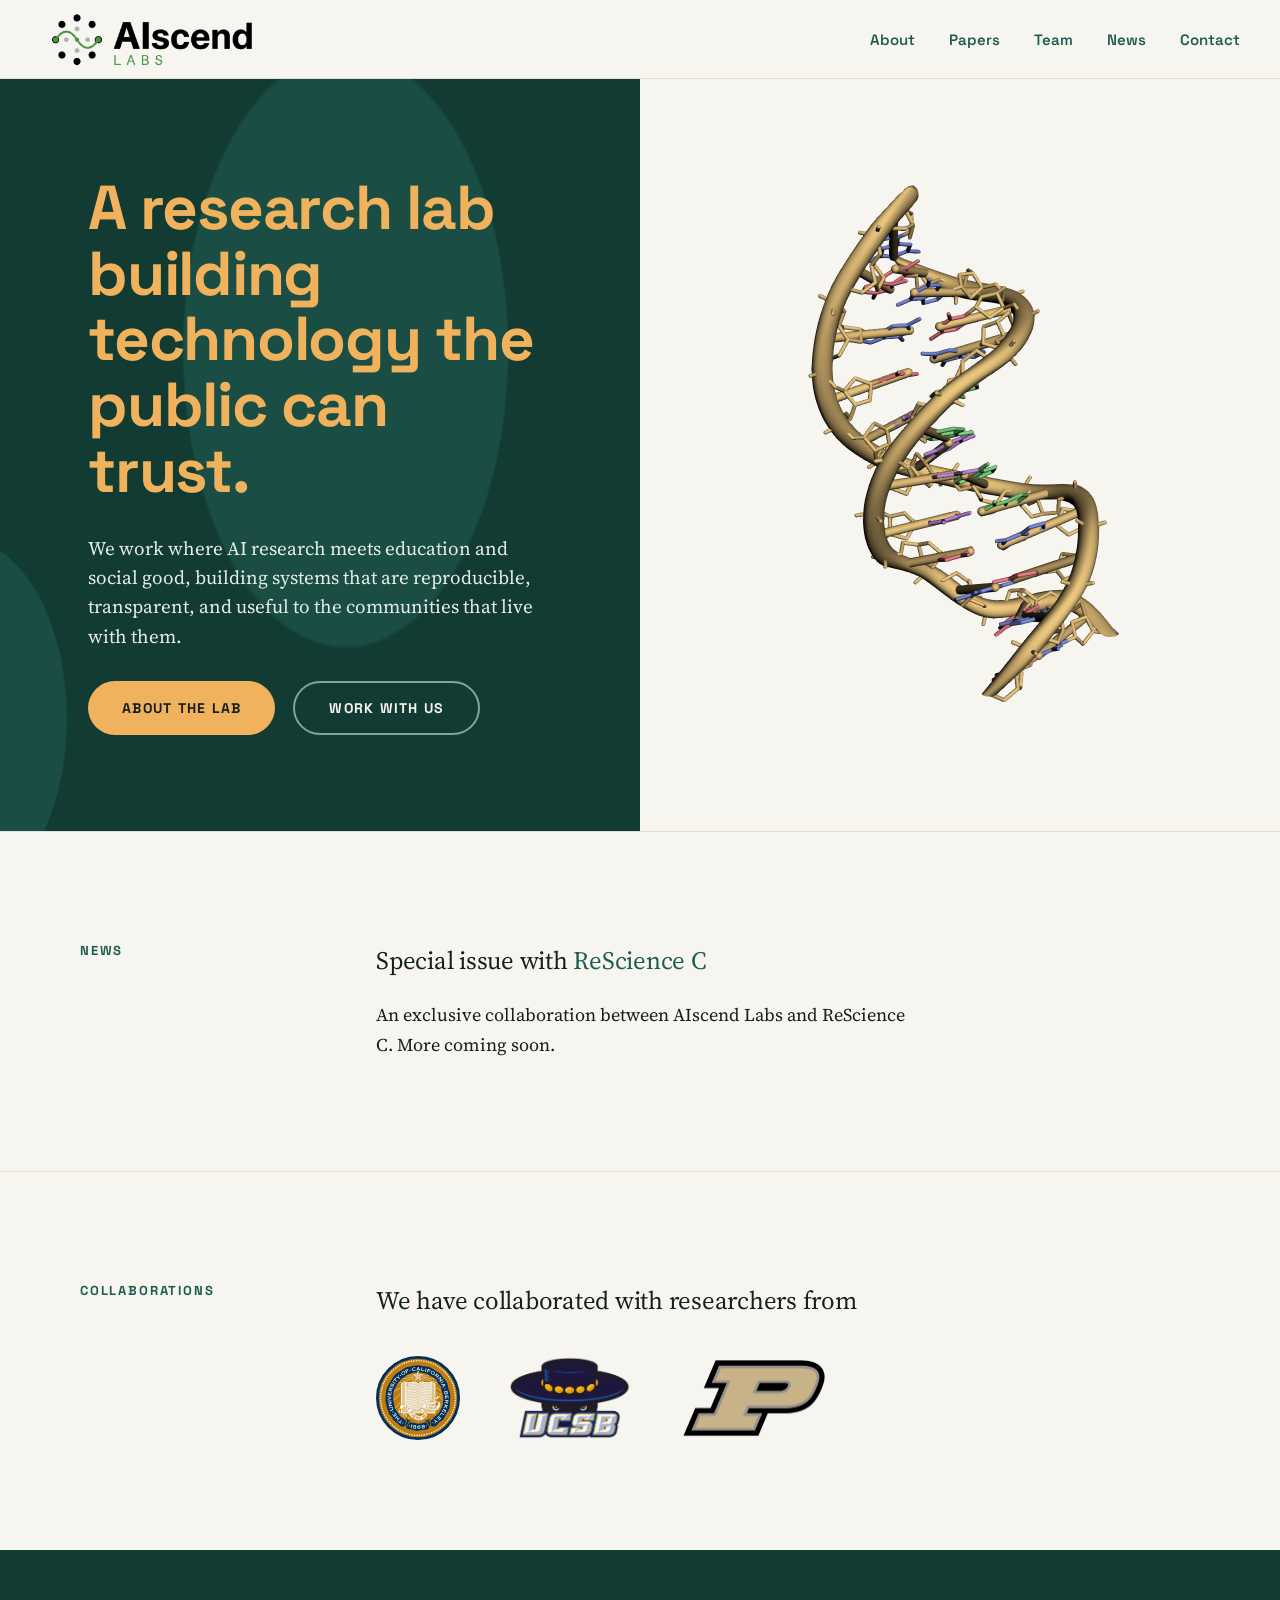
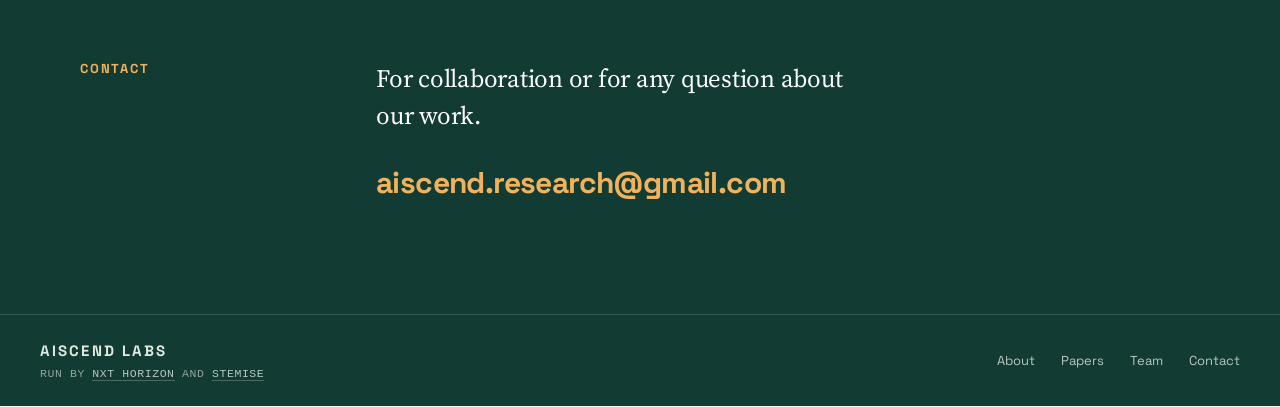
==== index.html @ 1754ca49 "x" ====
<!DOCTYPE html>
<html lang="en">
<head>
<meta charset="utf-8" />
<meta name="viewport" content="width=device-width, initial-scale=1" />
<title>AIscend Labs | AI Social Change &amp; Empowerment through Next-gen Development</title>
<meta name="description" content="AIscend Labs advances responsible AI for social empowerment, bridging AI research with education and social good." />
<link rel="icon" type="image/png" href="favicon.png" />
<link rel="apple-touch-icon" href="favicon.png" />
<link rel="preconnect" href="https://fonts.googleapis.com" />
<link rel="preconnect" href="https://fonts.gstatic.com" crossorigin />
<link href="https://fonts.googleapis.com/css2?family=Space+Grotesk:wght@400;500;600;700&family=Source+Serif+4:ital,opsz,wght@0,8..60,400;0,8..60,600;1,8..60,400&display=swap" rel="stylesheet" />
<link rel="stylesheet" href="styles.css?v=3" />
</head>
<body id="top">

<header class="site-header">
  <a class="brand" href="index.html">
    <img class="logo" src="logo.png" alt="AIscend Labs" />
  </a>
  <nav class="site-nav">
    <a href="about.html">About</a>
    <a href="papers.html">Papers</a>
    <a href="team.html">Team</a>
    <a href="#news">News</a>
    <a href="#contact">Contact</a>
  </nav>
</header>

<section class="hero">
  <div class="hero-panel">
    <div class="blobs" aria-hidden="true"></div>
    <h1>A research lab building technology the public can trust.</h1>
    <p>
      We work where AI research meets education and social good, building systems that are
      reproducible, transparent, and useful to the communities that live with them.
    </p>
    <div class="actions">
      <a href="about.html" class="btn btn-solid">About the lab</a>
      <a href="#contact" class="btn btn-ghost">Work with us</a>
    </div>
  </div>

  <div class="hero-media hero-media-dna" aria-hidden="true">
    <div id="dna-viewer"></div>
  </div>
</section>

<script src="assets/3Dmol-min.js" defer></script>
<script src="dna.js" defer></script>

<!-- ---------- news ---------- -->
<section class="section" id="news">
  <div class="wrap split">
    <div class="col-label"><span class="eyebrow">News</span></div>
    <div class="col-body">
      <p class="lede">
        Special issue with
        <a href="https://rescience.github.io/" target="_blank" rel="noopener">ReScience C</a>
      </p>
      <p>
        An exclusive collaboration between AIscend Labs and ReScience C. More coming soon.
      </p>
    </div>
  </div>
</section>

<!-- ---------- collaborations ---------- -->
<section class="section" id="collaborations">
  <div class="wrap split">
    <div class="col-label"><span class="eyebrow">Collaborations</span></div>
    <div class="col-body">
      <p class="lede">We have collaborated with researchers from</p>
      <div class="collab-logos">
        <img src="assets/collab/uc-berkeley.svg" alt="UC Berkeley" />
        <img src="assets/collab/uc-santa-barbara.png" alt="UC Santa Barbara" />
        <img src="assets/collab/purdue.png" alt="Purdue University" />
      </div>
    </div>
  </div>
</section>

<!-- ---------- contact ---------- -->
<section class="section section-dark" id="contact">
  <div class="wrap split">
    <div class="col-label"><span class="eyebrow eyebrow-light">Contact</span></div>
    <div class="col-body">
      <p class="lede">For collaboration or for any question about our work.</p>
      <a class="mailto" href="mailto:aiscend.research@gmail.com">aiscend.research@gmail.com</a>
    </div>
  </div>
</section>

<footer class="site-footer">
  <div class="footer-text">
    <span>AIscend Labs</span>
    <span class="footer-runby">Run by
      <a href="https://nxthorizon.org/" target="_blank" rel="noopener">NXT Horizon</a> and
      <a href="https://www.stemise.org/" target="_blank" rel="noopener">STEMise</a>
    </span>
  </div>
  <nav class="footer-nav">
    <a href="about.html">About</a>
    <a href="papers.html">Papers</a>
    <a href="team.html">Team</a>
    <a href="mailto:aiscend.research@gmail.com">Contact</a>
  </nav>
</footer>

</body>
</html>
---- styles.css ----
:root {
  --bone: #f7f5f0;
  --ink: #14201d;
  --forest: #123b33;
  --forest-lift: #1a4d43;
  --green-link: #1f5c50;
  --amber: #f0b25c;

  /* forest is hue 168; its opposite on the wheel, at the same depth */
  --claret: #3b1219;
  --blush: #f0a0a8;

  --line: #e2ded3;

  /* Archivo carries the display + UI voice; the serif carries reading text. */
  --display: "Space Grotesk", Archivo, Helvetica, Arial, sans-serif;
  --body: "Source Serif 4", Charter, "Iowan Old Style", Georgia, serif;
  --mono: ui-monospace, SFMono-Regular, Menlo, monospace;
}

* { box-sizing: border-box; }

body {
  margin: 0;
  background: var(--bone);
  color: var(--ink);
  font-family: var(--body);
  -webkit-font-smoothing: antialiased;
}

/* everything structural stays in Archivo */
.site-header, .site-nav, .btn, .eyebrow,
h1, h2, h3, .partners em, .site-footer,
.verticals li, .partners li, .mailto {
  font-family: var(--display);
}

a { text-decoration: none; color: var(--green-link); }
a:hover { color: var(--forest); }

/* ---------- header ---------- */
.site-header {
  display: flex;
  align-items: center;
  justify-content: space-between;
  gap: 40px;
  padding: 12px 40px;
  background: var(--bone);
  border-bottom: 1px solid var(--line);
}

.brand { display: flex; align-items: center; gap: 18px; color: var(--ink); }
.brand:hover { color: var(--ink); }

.logo { height: 54px; width: auto; display: block; }

.site-nav {
  display: flex;
  align-items: center;
  gap: 34px;
  font-size: 15px;
  font-weight: 600;
}

.site-header { position: sticky; top: 0; z-index: 10; }
html { scroll-behavior: smooth; scroll-padding-top: 90px; }

/* ---------- hero ---------- */
.hero {
  display: grid;
  grid-template-columns: 1fr 1fr;
  align-items: stretch;
  min-height: 720px;
}

.hero-panel {
  position: relative;
  overflow: hidden;
  background: var(--forest);
  display: flex;
  flex-direction: column;
  justify-content: center;
  gap: 30px;
  padding: 96px 88px;
}

/* soft organic shapes behind the text */
.blobs {
  position: absolute;
  inset: -20% 10% -20% -30%;
  pointer-events: none;
  background:
    radial-gradient(closest-side at 70% 40%, var(--forest-lift) 0 70%, transparent 71%),
    radial-gradient(closest-side at 20% 75%, var(--forest-lift) 0 68%, transparent 69%);
}

.hero-panel h1,
.hero-panel p,
.actions { position: relative; }

.hero-panel h1 {
  margin: 0;
  font-size: 62px;
  line-height: 1.06;
  letter-spacing: -0.02em;
  color: var(--amber);
  max-width: 13ch;
  text-wrap: pretty;
}

.hero-panel p {
  margin: 0;
  font-size: 19px;
  line-height: 1.55;
  color: #e6ece7;
  max-width: 46ch;
  text-wrap: pretty;
}

.actions { display: flex; flex-wrap: wrap; gap: 18px; }

.btn {
  display: inline-flex;
  align-items: center;
  justify-content: center;
  padding: 16px 34px;
  border-radius: 999px;
  font-size: 14px;
  font-weight: 700;
  letter-spacing: 0.09em;
  text-transform: uppercase;
  transition: background 0.15s ease, color 0.15s ease, border-color 0.15s ease;
}

.btn-solid { background: var(--amber); color: var(--ink); }
.btn-solid:hover { background: var(--bone); color: var(--forest); }

.btn-ghost { border: 2px solid #7fa89c; color: var(--bone); }
.btn-ghost:hover { background: var(--bone); color: var(--forest); border-color: var(--bone); }

/* ---------- media side ---------- */
.hero-media {
  position: relative;
  display: flex;
  align-items: center;
  justify-content: center;
  background: repeating-linear-gradient(135deg, #e8e4d8 0 14px, #ded9ca 14px 28px);
}

.hero-media img {
  width: 100%;
  height: 100%;
  object-fit: cover;
  display: block;
}

/* panel holding the animated DNA helix */
.hero-media-dna {
  background: var(--bone);
  overflow: hidden;
}

#dna-viewer {
  position: absolute;
  inset: 0;
  width: 100%;
  height: 100%;
}

.hero-media-dna canvas {
  display: block;
}

.placeholder {
  font-family: var(--mono);
  font-size: 13px;
  letter-spacing: 0.08em;
  text-transform: uppercase;
  color: #5c5a4e;
  background: var(--bone);
  padding: 10px 16px;
}

.site-nav .active { color: var(--ink); border-bottom: 2px solid var(--amber); padding-bottom: 3px; }

/* ---------- page hero (subpages) ---------- */
.page-hero {
  position: relative;
  overflow: hidden;
  background: var(--forest);
  padding: 92px 40px 84px;
}
.page-hero::before {
  content: "";
  position: absolute;
  inset: -40% -10% -40% 55%;
  pointer-events: none;
  background: radial-gradient(closest-side at 50% 50%, var(--forest-lift) 0 70%, transparent 71%);
}
.page-hero .wrap { position: relative; }
.page-hero h1 {
  margin: 22px 0 0;
  font-size: 52px;
  line-height: 1.08;
  letter-spacing: -0.022em;
  color: var(--amber);
  max-width: 16ch;
  text-wrap: balance;
}
.page-hero .eyebrow-light { margin-bottom: 0; }

/* ---------- sections ---------- */
.section { padding: 110px 40px; border-top: 1px solid var(--line); }
.section-tint { background: #f1eee6; }
.section-dark {
  background: var(--forest);
  color: #e6ece7;
  border-top: none;
}
/* keep back-to-back dark sections from reading as one block */
.section-dark + .section-dark { border-top: 1px solid #2c5a51; }

/* the complement of the forest green, for a section that must not read as green */
.section-contrast {
  background: var(--claret);
  color: #f2dcdc;
  border-top: none;
}
.section-contrast .eyebrow { color: var(--blush); }
.section-contrast .lede { color: #fff; }
.section-contrast .mailto { color: var(--blush); }
.section-contrast .mailto:hover { border-bottom-color: var(--blush); }

.wrap { max-width: 1120px; margin: 0 auto; }

.split {
  display: grid;
  grid-template-columns: 240px 1fr;
  gap: 56px;
  align-items: start;
}

.col-body { max-width: 68ch; }
.col-body p { margin: 0 0 20px; font-size: 18px; line-height: 1.7; }
.col-body p:last-child { margin-bottom: 0; }

.eyebrow {
  display: block;
  font-size: 13px;
  font-weight: 700;
  letter-spacing: 0.14em;
  text-transform: uppercase;
  color: var(--green-link);
}
.eyebrow-light { color: var(--amber); margin-bottom: 48px; }

.lede {
  font-size: 25px !important;
  line-height: 1.5 !important;
  letter-spacing: -0.01em;
  text-wrap: pretty;
}
.section-dark .lede { color: #fff; }

/* expansion of the name, set so the letters that build it read first */
.acronym {
  font-family: var(--display) !important;
  font-size: 15px !important;
  line-height: 1.5 !important;
  font-weight: 400;
  letter-spacing: 0.04em;
  text-transform: uppercase;
  color: #8d8877;
  margin: 0 0 26px !important;
  padding-bottom: 22px;
  border-bottom: 1px solid var(--line);
}
.acronym b { font-weight: 700; color: var(--forest); }
.acronym span { color: var(--line); padding: 0 4px; }

.note { font-size: 16px !important; color: #5c5a4e; }
.section-dark .note { color: #b7c7c0; }

/* ---------- values ---------- */
.cards {
  display: grid;
  grid-template-columns: repeat(2, 1fr);
  column-gap: 72px;
  row-gap: 46px;
}

/* no boxes: each value sits under its own hairline */
.card {
  position: relative;
  padding-top: 26px;
  border-top: 1px solid #2c5a51;
}

.card::before {
  content: "";
  position: absolute;
  top: -1px;
  left: 0;
  width: 46px;
  height: 1px;
  background: var(--amber);
}

.card h3 {
  margin: 0 0 12px;
  font-size: 21px;
  line-height: 1.25;
  color: var(--amber);
  letter-spacing: -0.012em;
  text-wrap: balance;
}

.card p {
  margin: 0;
  font-size: 17px;
  line-height: 1.68;
  color: #bccdc6;
  max-width: 44ch;
}

/* ---------- run by ---------- */
.runby {
  margin-top: 34px;
  padding-top: 22px;
  border-top: 1px solid var(--line);
}

.runby-label {
  display: block;
  margin-bottom: 6px;
  font-family: var(--display);
  font-size: 12px;
  font-weight: 700;
  letter-spacing: 0.14em;
  text-transform: uppercase;
  color: #8d8877;
}

.runby p { margin: 0 !important; font-size: 19px !important; font-weight: 600; }
.runby a { border-bottom: 1px solid rgba(31, 92, 80, 0.3); }
.runby a:hover { border-bottom-color: var(--forest); }

/* ---------- verticals ---------- */
.verticals {
  list-style: none;
  margin: 30px 0 26px;
  padding: 0;
  border-top: 1px solid var(--line);
}
.verticals li {
  padding: 15px 2px;
  border-bottom: 1px solid var(--line);
  font-size: 17px;
  font-weight: 600;
}

/* ---------- partners ---------- */
.partners { list-style: none; margin: 30px 0 26px; padding: 0; }
.partners li {
  display: flex;
  align-items: baseline;
  gap: 16px;
  padding: 14px 2px;
  border-bottom: 1px solid var(--line);
  font-size: 18px;
  font-weight: 600;
}
.rank {
  font-family: var(--mono);
  font-size: 13px;
  font-weight: 400;
  color: #8d8877;
}
.partners em {
  font-style: normal;
  font-size: 11px;
  font-weight: 700;
  letter-spacing: 0.12em;
  text-transform: uppercase;
  color: var(--ink);
  background: var(--amber);
  padding: 4px 9px;
  border-radius: 999px;
}

/* ---------- roadmap ---------- */
.phase {
  display: grid;
  grid-template-columns: 240px 1fr;
  gap: 56px;
  padding: 46px 0;
  border-bottom: 1px solid var(--line);
}
.phase:first-of-type { border-top: 1px solid var(--line); margin-top: 48px; }
.phase:last-of-type { border-bottom: none; padding-bottom: 0; }

.phase-num {
  display: block;
  font-family: var(--mono);
  font-size: 13px;
  letter-spacing: 0.1em;
  text-transform: uppercase;
  color: #8d8877;
  margin-bottom: 10px;
}
.phase-head h3 {
  margin: 0;
  font-size: 26px;
  line-height: 1.2;
  letter-spacing: -0.015em;
  color: var(--forest);
  text-wrap: balance;
}
.phase-body { max-width: 68ch; }
.phase-body p { margin: 0 0 20px; font-size: 18px; line-height: 1.7; }

.dates { margin: 26px 0 22px; }
.dates > div {
  display: grid;
  grid-template-columns: 130px 1fr;
  gap: 20px;
  padding: 13px 0;
  border-top: 1px solid var(--line);
}
.dates dt {
  font-family: var(--mono);
  font-size: 13px;
  font-weight: 400;
  color: var(--green-link);
  padding-top: 2px;
}
.dates dd { margin: 0; font-size: 17px; line-height: 1.65; }

/* ---------- contact ---------- */
.mailto {
  display: inline-block;
  margin-top: 8px;
  font-size: 30px;
  font-weight: 700;
  letter-spacing: -0.02em;
  color: var(--amber);
  border-bottom: 2px solid transparent;
}
.mailto:hover { color: var(--amber); border-bottom-color: var(--amber); }

/* ---------- team ---------- */
.team {
  list-style: none;
  margin: 0;
  padding: 0;
  display: grid;
  grid-template-columns: repeat(3, 1fr);
  gap: 52px 44px;
}

.person { display: flex; flex-direction: column; }

.avatar {
  display: flex;
  align-items: center;
  justify-content: center;
  width: 104px;
  height: 104px;
  border-radius: 50%;
  margin-bottom: 22px;
  object-fit: cover;
  background: #e8e4d8;
  border: 1px solid var(--line);
  font-family: var(--display);
  font-size: 30px;
  font-weight: 700;
  color: var(--forest);
}

/* portraits are taller than wide, so bias the crop toward the face */
img.avatar { object-position: center 18%; }

.person h3 {
  margin: 0 0 4px;
  font-size: 21px;
  line-height: 1.25;
  letter-spacing: -0.015em;
  color: var(--forest);
}

.role {
  margin: 0 0 14px;
  font-family: var(--display);
  font-size: 12px;
  font-weight: 700;
  letter-spacing: 0.12em;
  text-transform: uppercase;
  color: var(--green-link);
}

.bio { margin: 0 0 14px; font-size: 17px; line-height: 1.65; }

.person-link { font-size: 15px; }

/* ---------- footer ---------- */
.site-footer {
  display: flex;
  align-items: center;
  justify-content: space-between;
  flex-wrap: wrap;
  gap: 12px;
  padding: 26px 40px;
  background: var(--forest);
  border-top: 1px solid #2c5a51;
  font-size: 13px;
  color: #b7c7c0;
}

.footer-text { display: flex; flex-direction: column; gap: 7px; }

.footer-text > span:first-child {
  font-family: var(--display);
  font-size: 15px;
  font-weight: 700;
  letter-spacing: 0.14em;
  text-transform: uppercase;
  color: #e0e9e4;
}

.footer-runby {
  font-family: var(--mono);
  font-size: 11.5px;
  letter-spacing: 0.05em;
  text-transform: uppercase;
  color: #90a49d;
}
.footer-runby a { color: #b7c7c0; border-bottom: 1px solid rgba(183, 199, 192, 0.35); }
.footer-runby a:hover { color: var(--amber); border-bottom-color: var(--amber); }

.footer-nav { display: flex; gap: 26px; }
.footer-nav a { color: #b7c7c0; }
.footer-nav a:hover { color: var(--amber); }

/* ---------- papers ---------- */
.papers {
  display: grid;
  grid-template-columns: repeat(3, minmax(0, 1fr));
  gap: 52px 40px;
}
@media (max-width: 1180px) {
  .papers { grid-template-columns: repeat(2, minmax(0, 1fr)); }
}

.paper {
  display: flex;
  flex-direction: column;
  padding-top: 26px;
  border-top: 2px solid var(--forest);
}

.paper-venue {
  display: block;
  font-family: var(--mono);
  font-size: 13px;
  letter-spacing: 0.1em;
  text-transform: uppercase;
  color: #8d8877;
  margin-bottom: 14px;
}

.paper-title {
  margin: 0 0 14px;
  font-size: 22px;
  line-height: 1.2;
  letter-spacing: -0.02em;
  color: var(--forest);
  text-wrap: balance;
}

.paper-abstract {
  margin: 0 0 28px;
  font-size: 16px;
  line-height: 1.65;
}

.paper-links { display: flex; flex-wrap: wrap; gap: 12px; margin-top: auto; }
.paper-links .btn {
  padding: 13px 22px;
  font-size: 13px;
  letter-spacing: 0.07em;
  text-align: center;
}
.btn-paper { background: var(--forest); color: var(--bone); }
.btn-paper:hover { background: var(--forest-lift); color: var(--bone); }
.btn-paper-ghost { border: 2px solid var(--forest); color: var(--forest); }
.btn-paper-ghost:hover { background: var(--forest); color: var(--bone); }

/* ---------- responsive ---------- */
@media (max-width: 980px) {
  .papers { grid-template-columns: 1fr; gap: 44px; }
  .paper-title { font-size: 24px; }
  .section { padding: 72px 28px; }
  .split, .phase { grid-template-columns: 1fr; gap: 22px; }
  .cards { grid-template-columns: 1fr; row-gap: 34px; }
  .card { padding-top: 22px; }
  .eyebrow-light { margin-bottom: 30px; }
  .lede { font-size: 21px !important; }
  .phase:first-of-type { margin-top: 32px; }
  .dates > div { grid-template-columns: 1fr; gap: 4px; }
  .mailto { font-size: 22px; word-break: break-all; }
  .site-header { position: static; }
  .logo { height: 40px; }
  .site-header { padding: 10px 24px; }
  .acronym { font-size: 13px !important; }
  .page-hero { padding: 56px 28px 60px; }
  .page-hero h1 { font-size: 36px; }
  .team { grid-template-columns: 1fr; gap: 40px; }
  .avatar { width: 84px; height: 84px; font-size: 28px; }
}

@media (max-width: 980px) {
  .site-header { flex-direction: column; align-items: flex-start; gap: 20px; }
  .site-nav { flex-wrap: wrap; gap: 20px; }
  .hero { grid-template-columns: 1fr; }
  .hero-media { min-height: 380px; order: -1; }
  .hero-panel { padding: 64px 32px; }
  .hero-panel h1 { font-size: 44px; }
}

/* collaboration logo row on the home page */
.collab-logos {
  display: flex;
  align-items: center;
  flex-wrap: wrap;
  gap: 48px;
  margin-top: 36px;
}
.collab-logos img {
  height: 84px;
  width: auto;
  max-width: 100%;
  mix-blend-mode: multiply;
}
@media (max-width: 720px) {
  .collab-logos { gap: 28px; }
  .collab-logos img { height: 51px; }
}
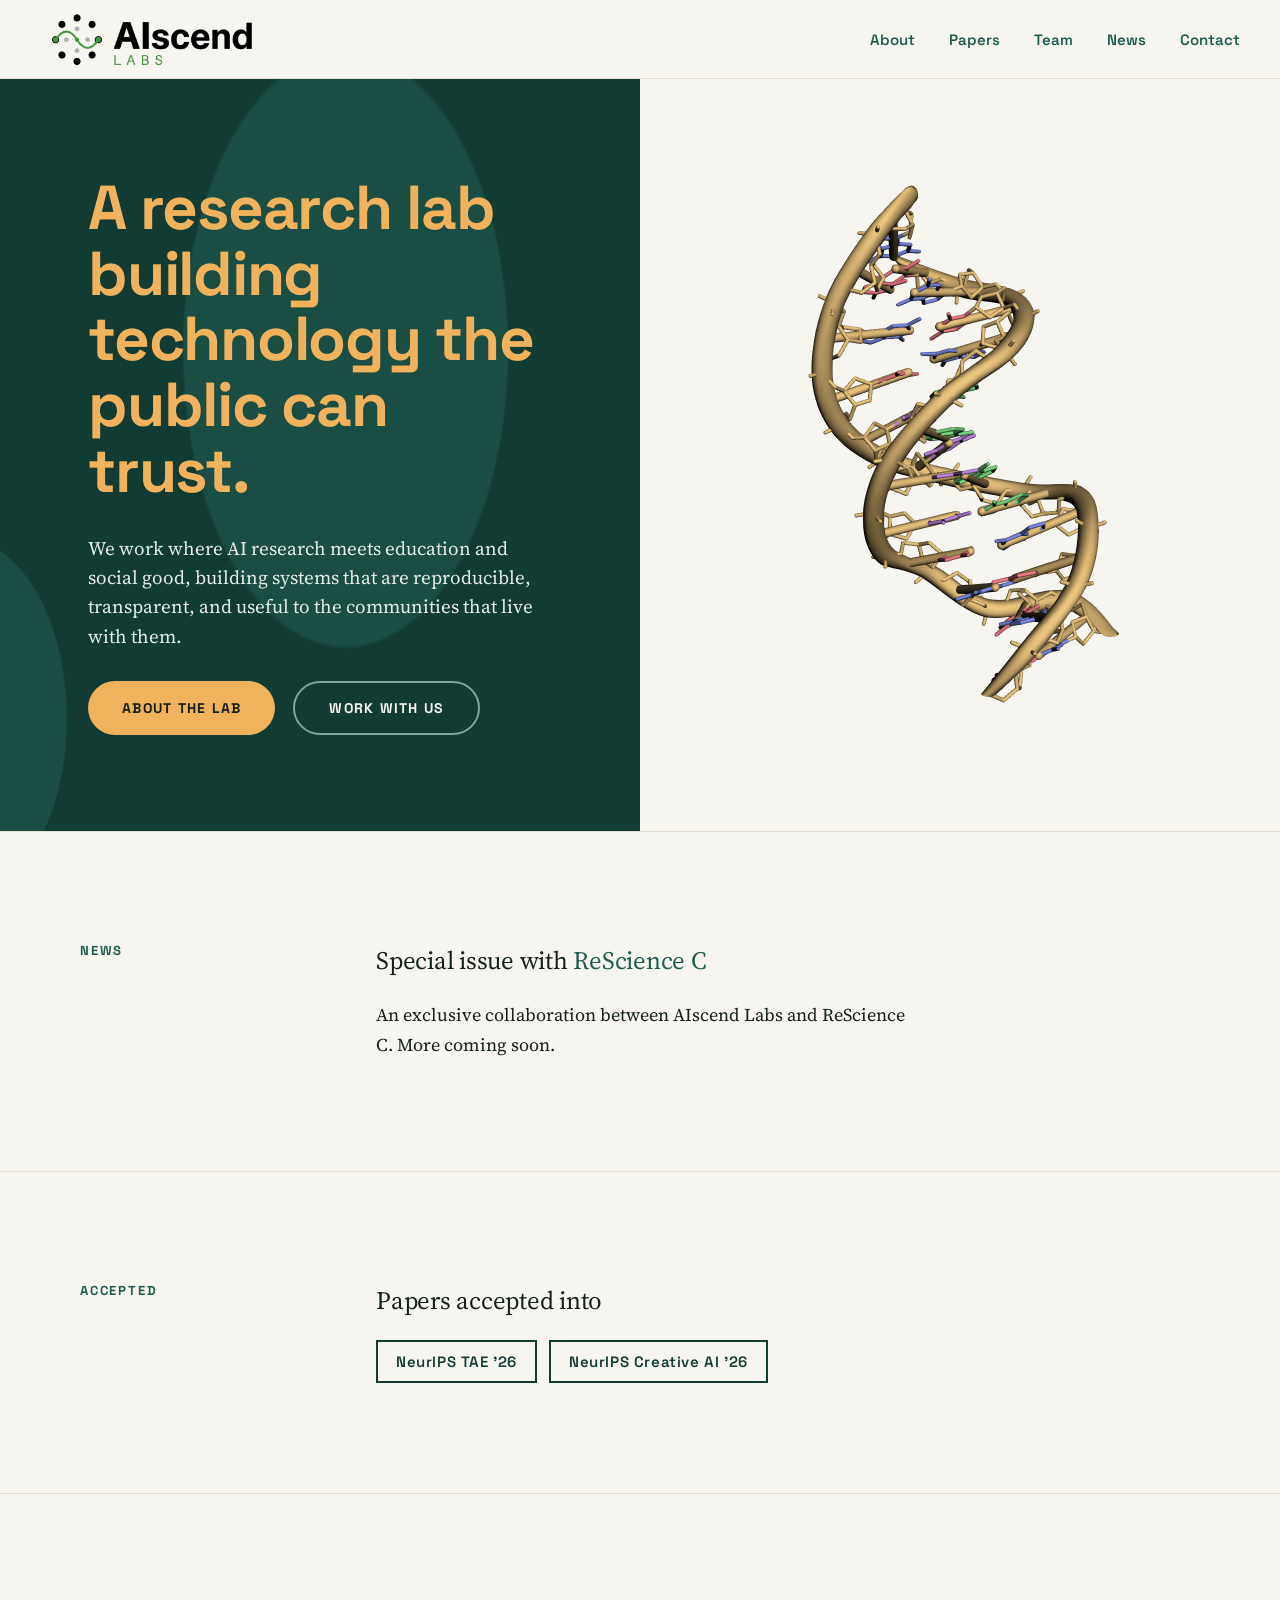
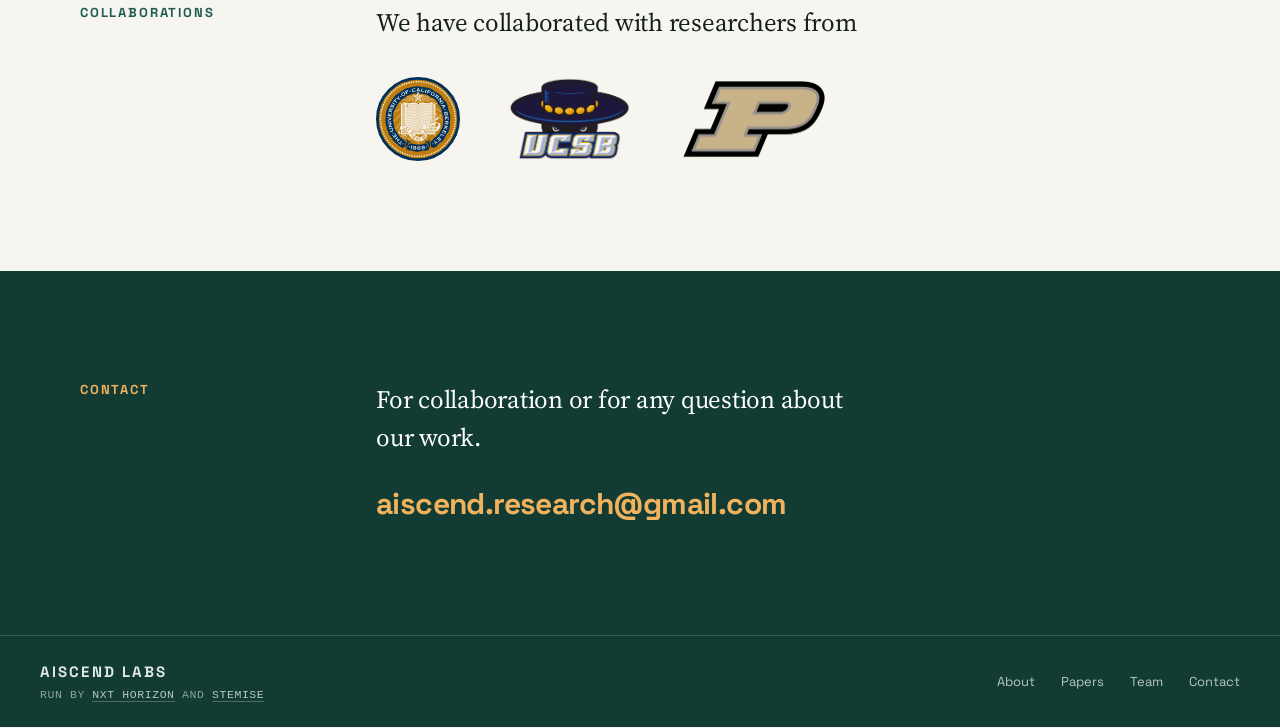
==== commit d602563e: "Add NeurIPS acceptances: Creative AI venue on papers, Accepted section on home Co-Authored-By: Claud" ====
--- a/index.html
+++ b/index.html
@@ -10,7 +10,7 @@
 <link rel="preconnect" href="https://fonts.googleapis.com" />
 <link rel="preconnect" href="https://fonts.gstatic.com" crossorigin />
 <link href="https://fonts.googleapis.com/css2?family=Space+Grotesk:wght@400;500;600;700&family=Source+Serif+4:ital,opsz,wght@0,8..60,400;0,8..60,600;1,8..60,400&display=swap" rel="stylesheet" />
-<link rel="stylesheet" href="styles.css?v=3" />
+<link rel="stylesheet" href="styles.css?v=4" />
 </head>
 <body id="top">
 
@@ -65,6 +65,20 @@
   </div>
 </section>
 
+<!-- ---------- accepted ---------- -->
+<section class="section" id="accepted">
+  <div class="wrap split">
+    <div class="col-label"><span class="eyebrow">Accepted</span></div>
+    <div class="col-body">
+      <p class="lede">Papers accepted into</p>
+      <ul class="venue-list">
+        <li>NeurIPS TAE &rsquo;26</li>
+        <li>NeurIPS Creative AI &rsquo;26</li>
+      </ul>
+    </div>
+  </div>
+</section>
+
 <!-- ---------- collaborations ---------- -->
 <section class="section" id="collaborations">
   <div class="wrap split">
--- a/styles.css
+++ b/styles.css
@@ -645,3 +645,22 @@
   .collab-logos { gap: 28px; }
   .collab-logos img { height: 51px; }
 }
+
+/* ---------- accepted venues ---------- */
+.venue-list {
+  list-style: none;
+  margin: 8px 0 0;
+  padding: 0;
+  display: flex;
+  flex-wrap: wrap;
+  gap: 12px;
+}
+.venue-list li {
+  font-family: var(--display);
+  font-size: 15px;
+  font-weight: 600;
+  letter-spacing: 0.04em;
+  color: var(--forest);
+  border: 2px solid var(--forest);
+  padding: 10px 18px;
+}
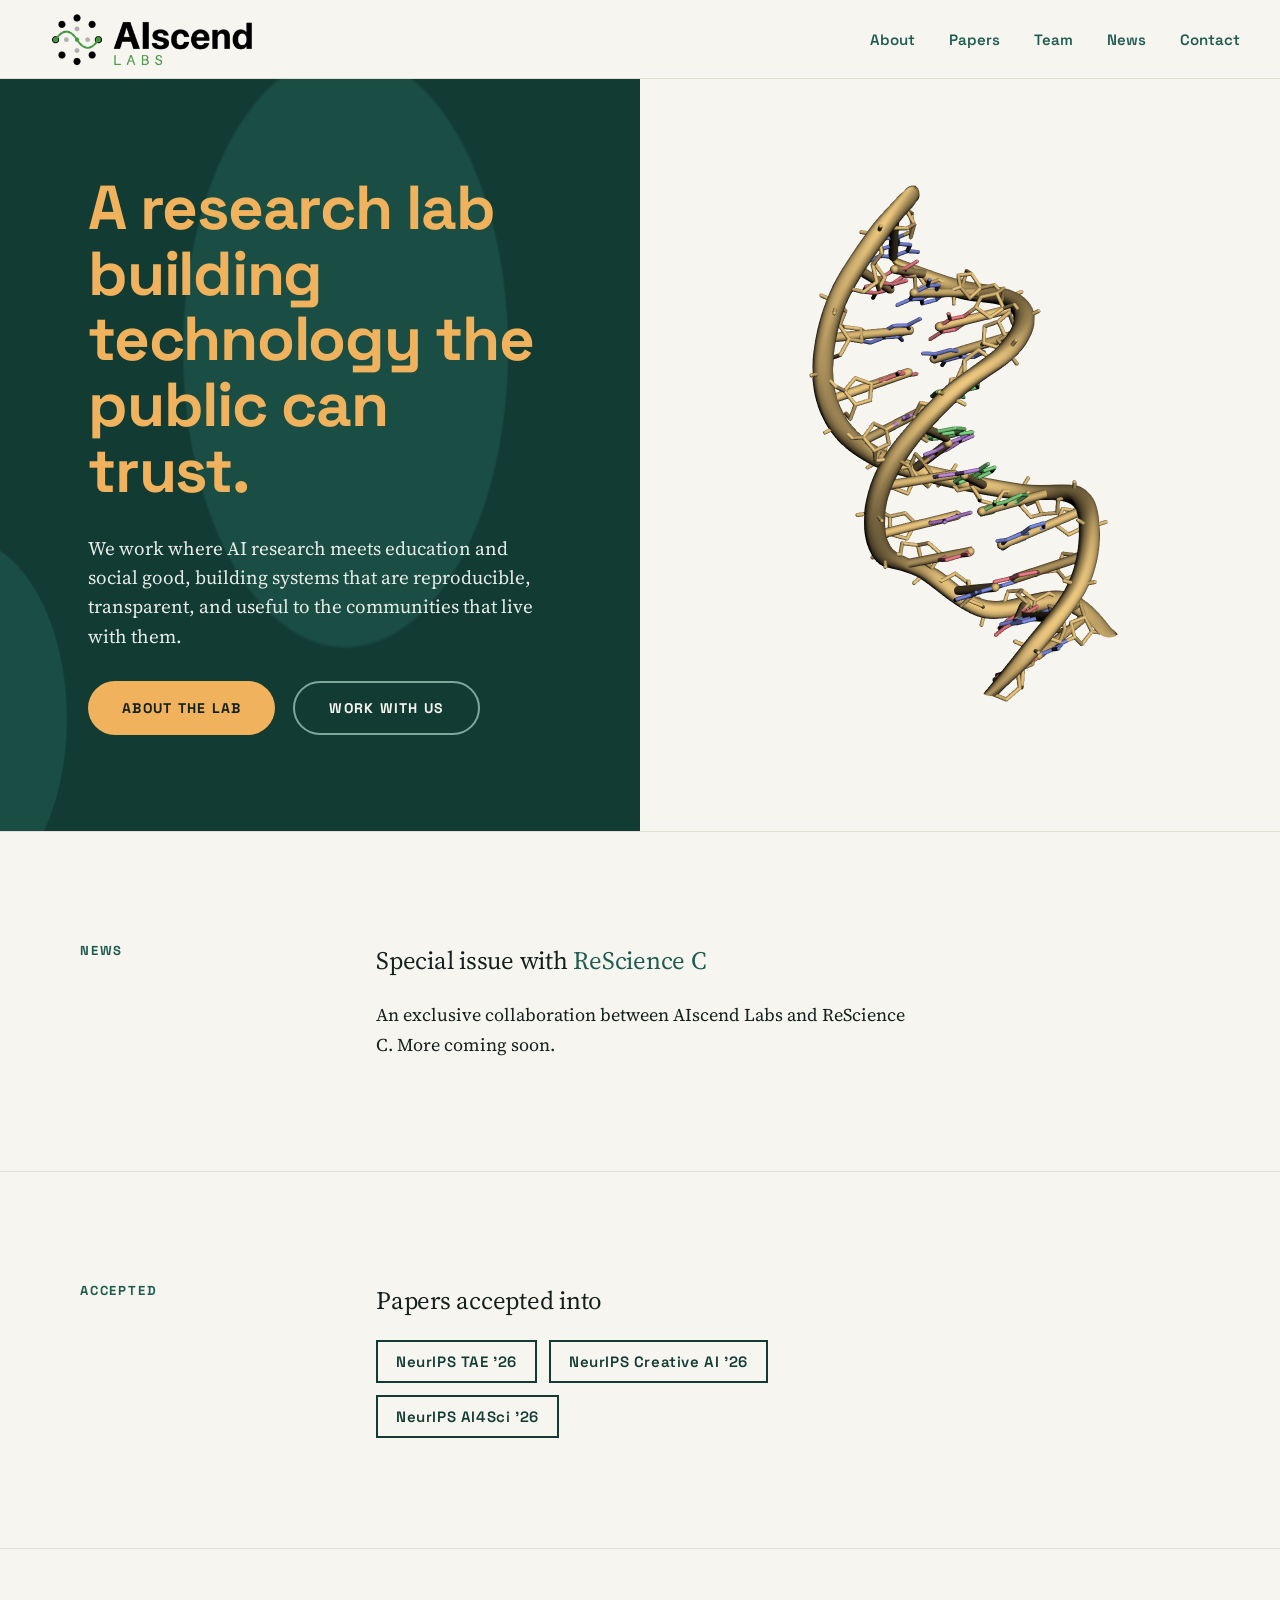
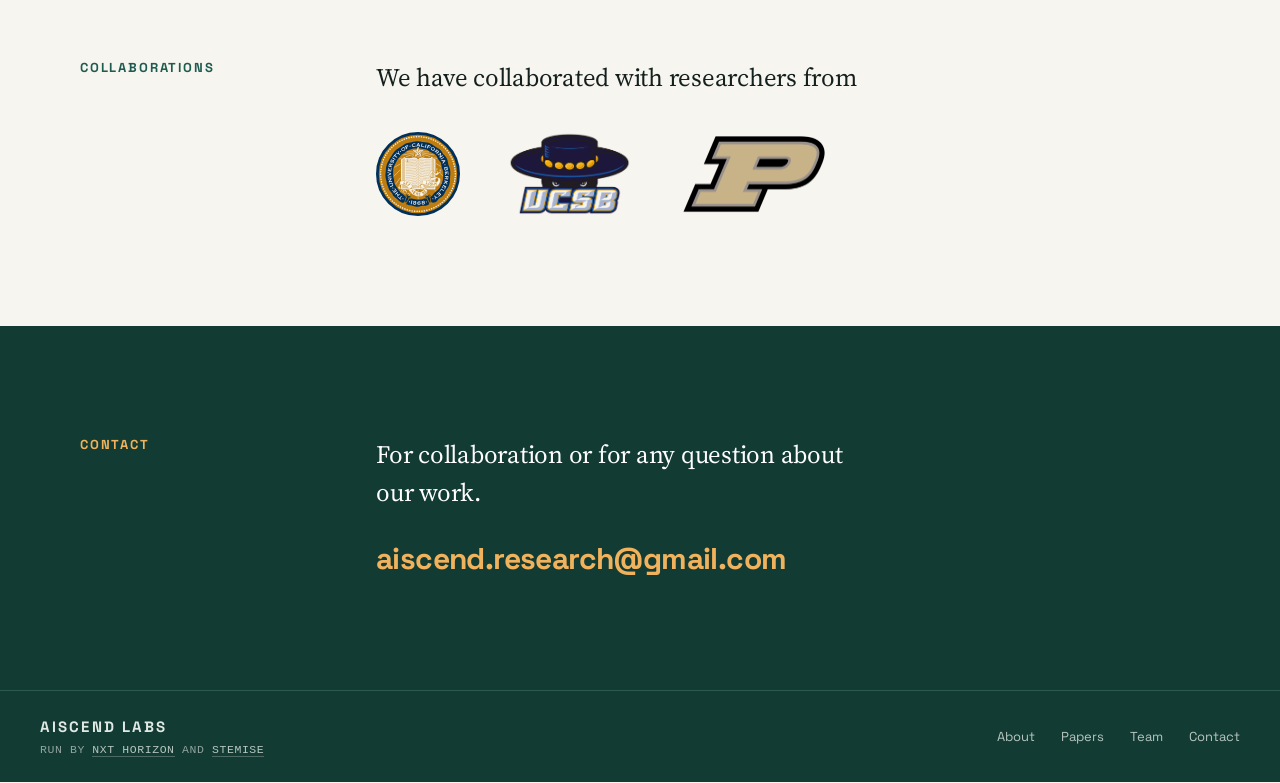
==== commit de2723a0: "Add NeurIPS AI4Sci '26 to accepted venues on home page Co-Authored-By: Claude Opus 5.5 <noreply@anth" ====
--- a/index.html
+++ b/index.html
@@ -74,6 +74,7 @@
       <ul class="venue-list">
         <li>NeurIPS TAE &rsquo;26</li>
         <li>NeurIPS Creative AI &rsquo;26</li>
+        <li>NeurIPS AI4Sci &rsquo;26</li>
       </ul>
     </div>
   </div>
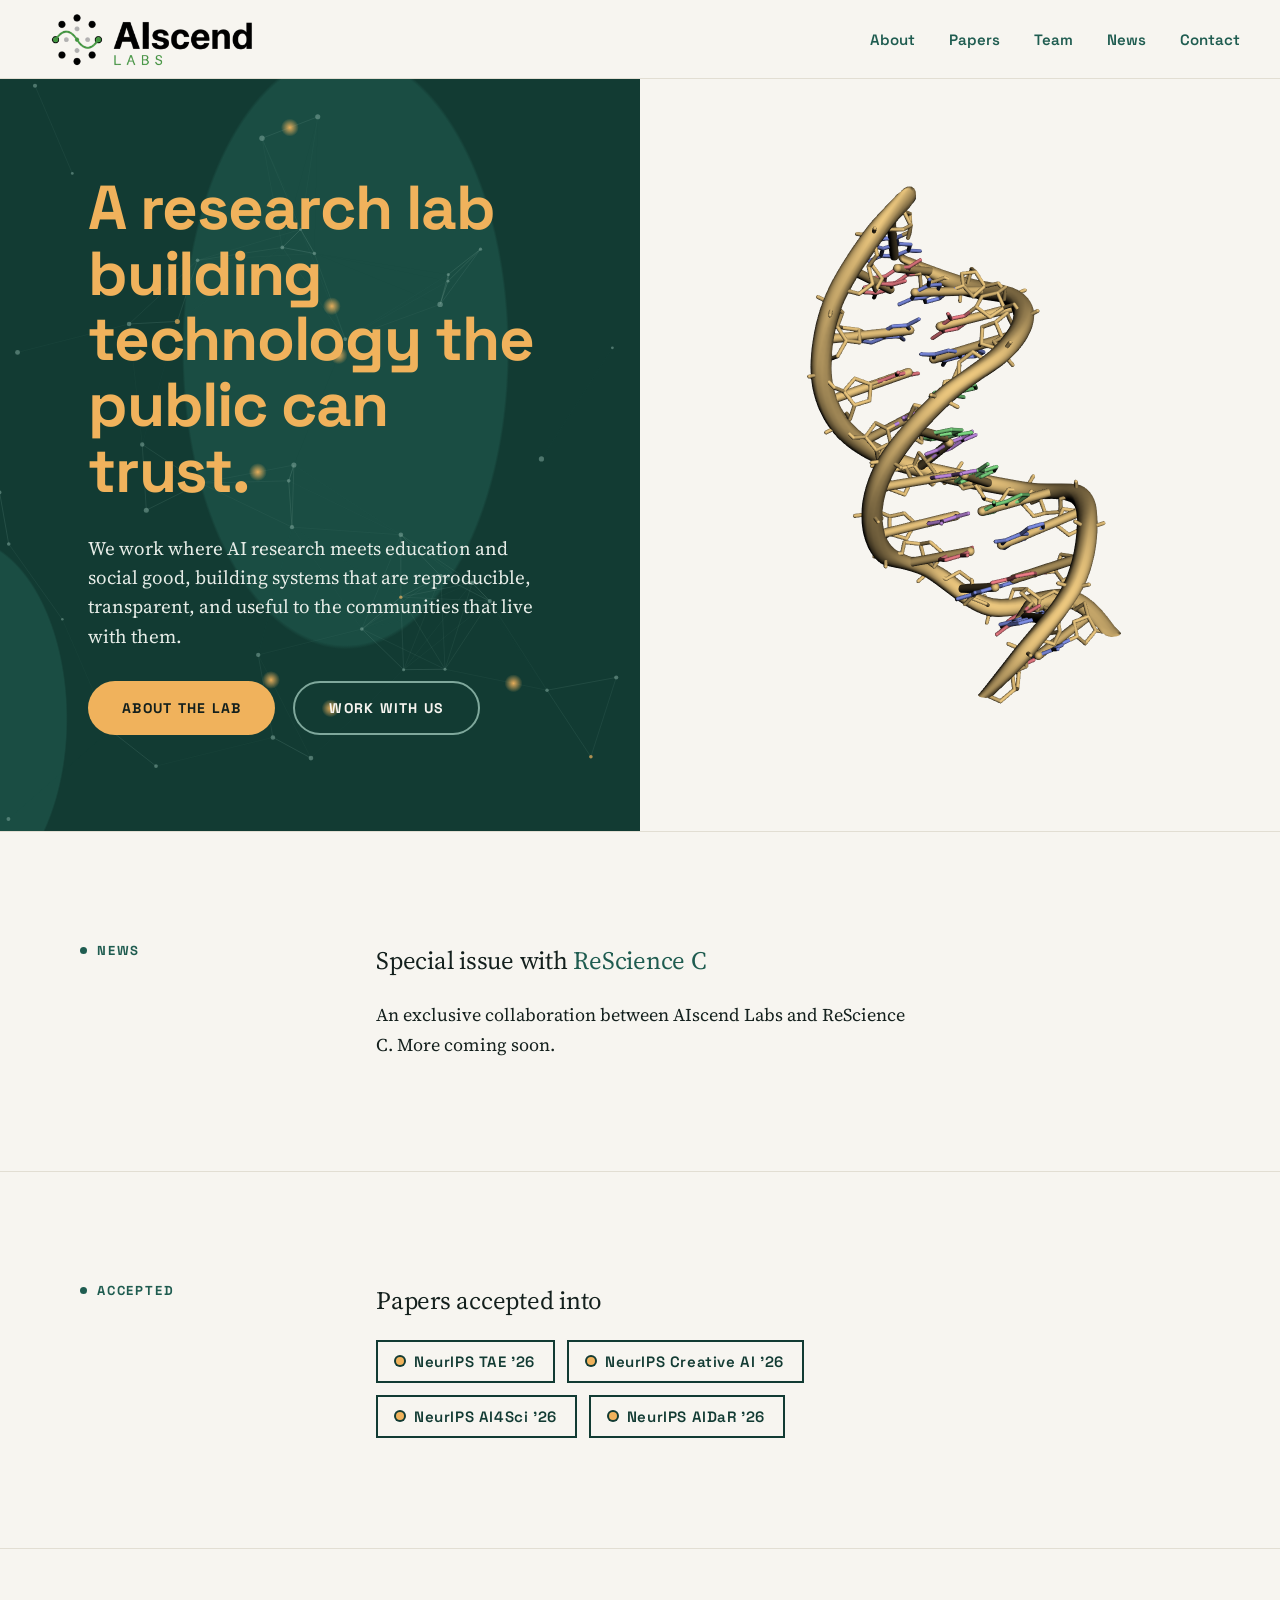
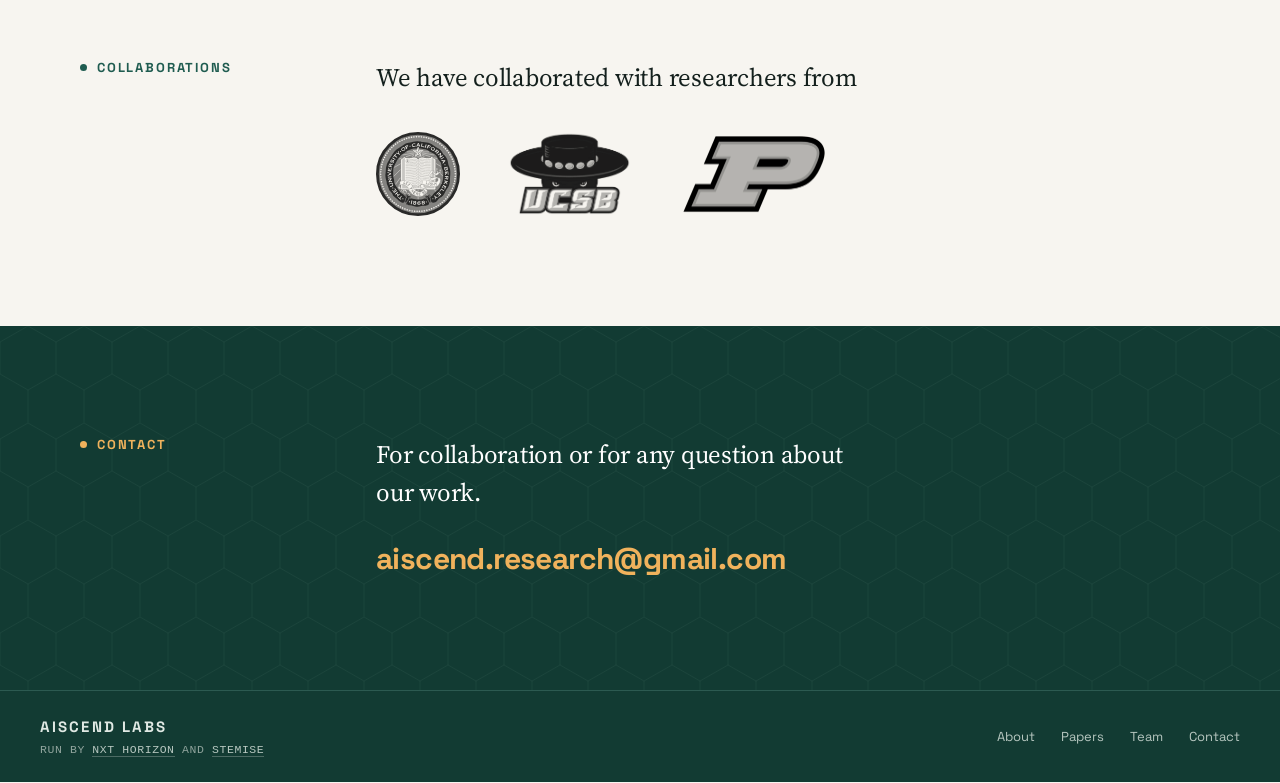
==== commit c7ac52d7: "Add science/AI motion layer across the site New fx.js draws a drifting neural network behind the for" ====
--- a/index.html
+++ b/index.html
@@ -10,7 +10,7 @@
 <link rel="preconnect" href="https://fonts.googleapis.com" />
 <link rel="preconnect" href="https://fonts.gstatic.com" crossorigin />
 <link href="https://fonts.googleapis.com/css2?family=Space+Grotesk:wght@400;500;600;700&family=Source+Serif+4:ital,opsz,wght@0,8..60,400;0,8..60,600;1,8..60,400&display=swap" rel="stylesheet" />
-<link rel="stylesheet" href="styles.css?v=4" />
+<link rel="stylesheet" href="styles.css?v=5" />
 </head>
 <body id="top">
 
@@ -75,6 +75,7 @@
         <li>NeurIPS TAE &rsquo;26</li>
         <li>NeurIPS Creative AI &rsquo;26</li>
         <li>NeurIPS AI4Sci &rsquo;26</li>
+        <li>NeurIPS AIDaR &rsquo;26</li>
       </ul>
     </div>
   </div>
@@ -122,5 +123,6 @@
   </nav>
 </footer>
 
+<script src="fx.js" defer></script>
 </body>
 </html>
--- a/styles.css
+++ b/styles.css
@@ -664,3 +664,140 @@
   border: 2px solid var(--forest);
   padding: 10px 18px;
 }
+
+/* ---------- motion & science details (driven by fx.js) ---------- */
+
+/* neural network drawn behind the forest heroes */
+.fx-net {
+  position: absolute;
+  inset: 0;
+  width: 100%;
+  height: 100%;
+  pointer-events: none;
+}
+.page-hero .wrap, .hero-panel h1, .hero-panel p, .actions { z-index: 1; }
+
+/* a signal trace running along the foot of each subpage hero */
+.page-hero::after {
+  content: "";
+  position: absolute;
+  left: 0;
+  right: 0;
+  bottom: 18px;
+  height: 28px;
+  pointer-events: none;
+  opacity: 0.45;
+  background: url("data:image/svg+xml,%3Csvg xmlns='http://www.w3.org/2000/svg' width='240' height='28' viewBox='0 0 240 28'%3E%3Cpath d='M0 14 H70 L78 14 L84 4 L92 24 L98 9 L104 14 H170 Q180 14 185 10 T200 14 H240' fill='none' stroke='%23f0b25c' stroke-width='1.4' stroke-linejoin='round'/%3E%3C/svg%3E") repeat-x 0 0 / 240px 28px;
+  animation: fx-trace 9s linear infinite;
+}
+@keyframes fx-trace { to { background-position: -240px 0; } }
+
+/* dark sections carry a faint hexagonal (molecular) lattice */
+.section-dark {
+  background-color: var(--forest);
+  background-image: url("data:image/svg+xml,%3Csvg xmlns='http://www.w3.org/2000/svg' width='56' height='97' viewBox='0 0 56 97'%3E%3Cpath d='M28 0 L56 16 V48 L28 64 L0 48 V16 Z M28 64 V97' fill='none' stroke='%237fa89c' stroke-opacity='0.08' stroke-width='1'/%3E%3C/svg%3E");
+  background-size: 56px 97px;
+}
+
+/* eyebrows open with a small live signal */
+.eyebrow::before {
+  content: "";
+  display: inline-block;
+  width: 7px;
+  height: 7px;
+  margin-right: 10px;
+  vertical-align: 1px;
+  border-radius: 50%;
+  background: currentColor;
+  box-shadow: 0 0 0 0 currentColor;
+  animation: fx-ping 2.8s ease-out infinite;
+}
+@keyframes fx-ping {
+  0%   { box-shadow: 0 0 0 0 rgba(240, 178, 92, 0.55); }
+  70%  { box-shadow: 0 0 0 8px rgba(240, 178, 92, 0); }
+  100% { box-shadow: 0 0 0 0 rgba(240, 178, 92, 0); }
+}
+
+/* nav links underline from the left */
+.site-nav a:not(.active) { position: relative; }
+.site-nav a:not(.active)::after {
+  content: "";
+  position: absolute;
+  left: 0;
+  right: 0;
+  bottom: -4px;
+  height: 2px;
+  background: var(--amber);
+  transform: scaleX(0);
+  transform-origin: left;
+  transition: transform 0.25s ease;
+}
+.site-nav a:not(.active):hover::after { transform: scaleX(1); }
+
+/* value cards: the amber tick grows on hover */
+.card::before { transition: width 0.4s ease; }
+.card:hover::before { width: 100%; }
+
+/* papers: an amber rule sweeps across the top, and the card lifts */
+.paper { position: relative; transition: transform 0.25s ease; }
+.paper::before {
+  content: "";
+  position: absolute;
+  top: -2px;
+  left: 0;
+  right: 0;
+  height: 2px;
+  background: var(--amber);
+  transform: scaleX(0);
+  transform-origin: left;
+  transition: transform 0.45s ease;
+}
+.paper:hover { transform: translateY(-3px); }
+.paper:hover::before { transform: scaleX(1); }
+
+/* venue chips: a node on each, filling in on hover */
+.venue-list li {
+  display: inline-flex;
+  align-items: center;
+  gap: 10px;
+  transition: background 0.2s ease, color 0.2s ease, transform 0.2s ease;
+}
+.venue-list li::before {
+  content: "";
+  width: 8px;
+  height: 8px;
+  border-radius: 50%;
+  background: var(--amber);
+  box-shadow: 0 0 0 2px var(--forest);
+}
+.venue-list li:hover { background: var(--forest); color: var(--bone); transform: translateY(-2px); }
+
+/* team portraits pick up an orbit ring on hover */
+.avatar { transition: box-shadow 0.3s ease, transform 0.3s ease; }
+.person:hover .avatar {
+  transform: scale(1.04);
+  box-shadow: 0 0 0 5px var(--bone), 0 0 0 7px var(--amber);
+}
+
+/* collaborator logos warm up from grey */
+.collab-logos img { filter: grayscale(1); opacity: 0.8; transition: filter 0.3s ease, opacity 0.3s ease; }
+.collab-logos img:hover { filter: none; opacity: 1; }
+
+/* content rises into place as it scrolls in */
+.fx-ready .fx-reveal {
+  opacity: 0;
+  transform: translateY(22px);
+  transition-property: opacity, transform;
+  transition-duration: 0.7s;
+  transition-timing-function: cubic-bezier(0.2, 0.7, 0.2, 1);
+}
+.fx-ready .fx-reveal.fx-in { opacity: 1; transform: none; }
+/* once in, hover transforms should respond immediately */
+.fx-ready .paper.fx-in, .fx-ready .venue-list li.fx-in {
+  transition: opacity 0.7s ease, transform 0.25s ease, background 0.2s ease, color 0.2s ease;
+}
+
+@media (prefers-reduced-motion: reduce) {
+  .page-hero::after, .eyebrow::before { animation: none; }
+  .paper, .venue-list li, .avatar, .card::before, .paper::before { transition: none; }
+}
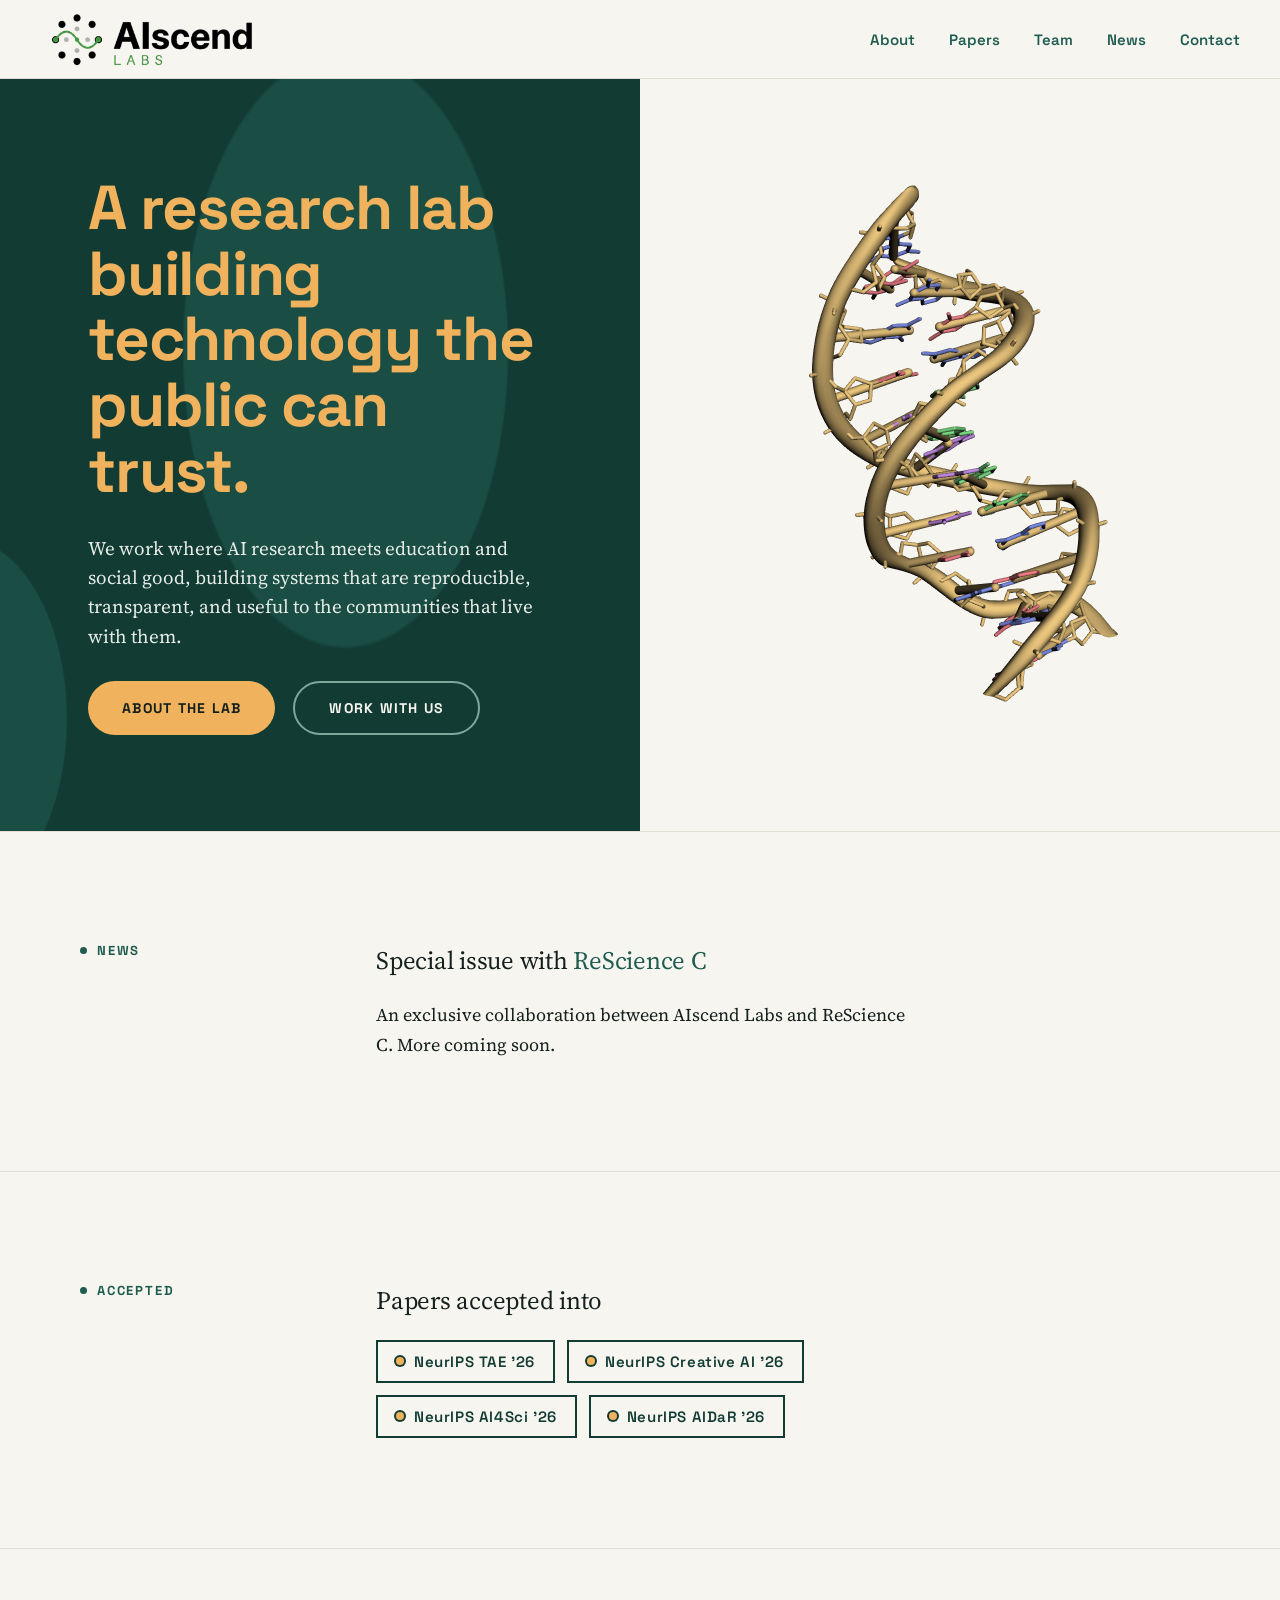
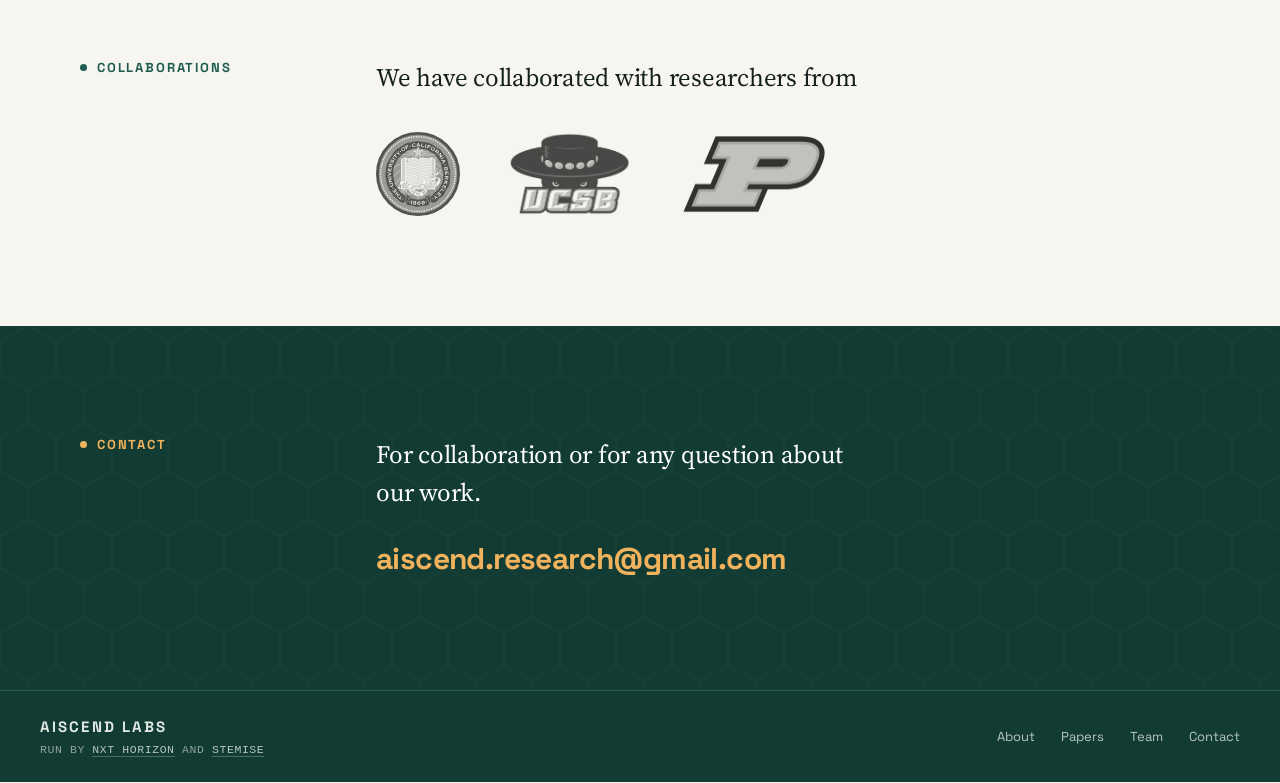
==== commit 27fccf82: "Add NeurIPS AIDaR '26 to accepted venues on home page Co-Authored-By: Claude Opus 5.5 <noreply@anthr" ====
--- a/index.html
+++ b/index.html
@@ -10,7 +10,7 @@
 <link rel="preconnect" href="https://fonts.googleapis.com" />
 <link rel="preconnect" href="https://fonts.gstatic.com" crossorigin />
 <link href="https://fonts.googleapis.com/css2?family=Space+Grotesk:wght@400;500;600;700&family=Source+Serif+4:ital,opsz,wght@0,8..60,400;0,8..60,600;1,8..60,400&display=swap" rel="stylesheet" />
-<link rel="stylesheet" href="styles.css?v=5" />
+<link rel="stylesheet" href="styles.css?v=4" />
 </head>
 <body id="top">
 
@@ -123,6 +123,5 @@
   </nav>
 </footer>
 
-<script src="fx.js" defer></script>
 </body>
 </html>
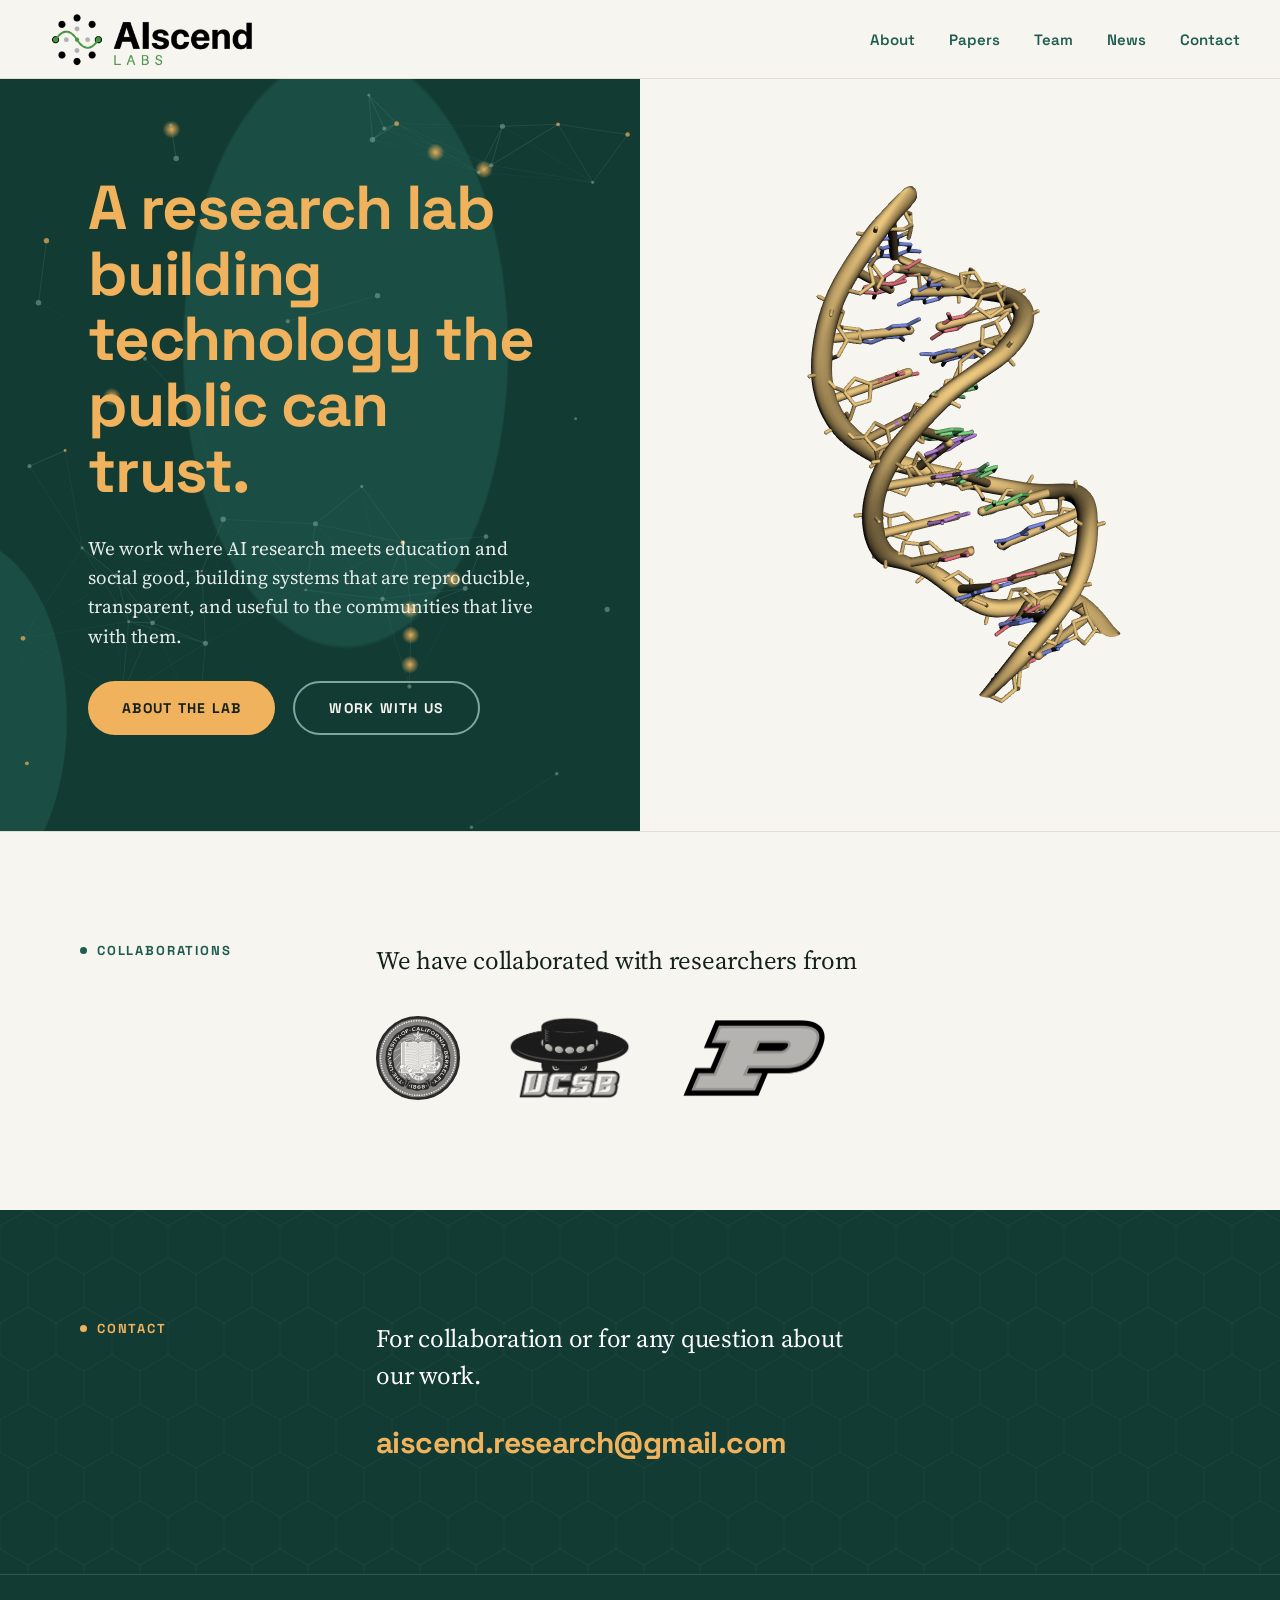
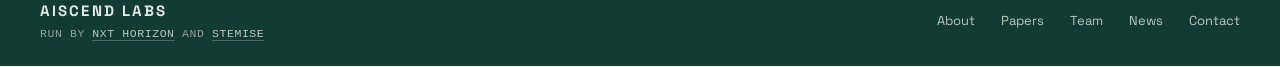
==== commit e038b81d: "x" ====
--- a/index.html
+++ b/index.html
@@ -10,7 +10,7 @@
 <link rel="preconnect" href="https://fonts.googleapis.com" />
 <link rel="preconnect" href="https://fonts.gstatic.com" crossorigin />
 <link href="https://fonts.googleapis.com/css2?family=Space+Grotesk:wght@400;500;600;700&family=Source+Serif+4:ital,opsz,wght@0,8..60,400;0,8..60,600;1,8..60,400&display=swap" rel="stylesheet" />
-<link rel="stylesheet" href="styles.css?v=4" />
+<link rel="stylesheet" href="styles.css?v=7" />
 </head>
 <body id="top">
 
@@ -22,7 +22,7 @@
     <a href="about.html">About</a>
     <a href="papers.html">Papers</a>
     <a href="team.html">Team</a>
-    <a href="#news">News</a>
+    <a href="news.html">News</a>
     <a href="#contact">Contact</a>
   </nav>
 </header>
@@ -48,38 +48,6 @@
 
 <script src="assets/3Dmol-min.js" defer></script>
 <script src="dna.js" defer></script>
-
-<!-- ---------- news ---------- -->
-<section class="section" id="news">
-  <div class="wrap split">
-    <div class="col-label"><span class="eyebrow">News</span></div>
-    <div class="col-body">
-      <p class="lede">
-        Special issue with
-        <a href="https://rescience.github.io/" target="_blank" rel="noopener">ReScience C</a>
-      </p>
-      <p>
-        An exclusive collaboration between AIscend Labs and ReScience C. More coming soon.
-      </p>
-    </div>
-  </div>
-</section>
-
-<!-- ---------- accepted ---------- -->
-<section class="section" id="accepted">
-  <div class="wrap split">
-    <div class="col-label"><span class="eyebrow">Accepted</span></div>
-    <div class="col-body">
-      <p class="lede">Papers accepted into</p>
-      <ul class="venue-list">
-        <li>NeurIPS TAE &rsquo;26</li>
-        <li>NeurIPS Creative AI &rsquo;26</li>
-        <li>NeurIPS AI4Sci &rsquo;26</li>
-        <li>NeurIPS AIDaR &rsquo;26</li>
-      </ul>
-    </div>
-  </div>
-</section>
 
 <!-- ---------- collaborations ---------- -->
 <section class="section" id="collaborations">
@@ -119,9 +87,11 @@
     <a href="about.html">About</a>
     <a href="papers.html">Papers</a>
     <a href="team.html">Team</a>
+    <a href="news.html">News</a>
     <a href="mailto:aiscend.research@gmail.com">Contact</a>
   </nav>
 </footer>
 
+<script src="fx.js" defer></script>
 </body>
 </html>
--- a/styles.css
+++ b/styles.css
@@ -655,7 +655,8 @@
   flex-wrap: wrap;
   gap: 12px;
 }
-.venue-list li {
+.venue-list li,
+.accepted-badge {
   font-family: var(--display);
   font-size: 15px;
   font-weight: 600;
@@ -663,6 +664,37 @@
   color: var(--forest);
   border: 2px solid var(--forest);
   padding: 10px 18px;
+}
+.accepted-badge {
+  align-self: flex-start;
+  margin-bottom: 18px;
+}
+
+/* ---------- news ---------- */
+.news-list {
+  list-style: none;
+  margin: 0;
+  padding: 0;
+}
+.news-item {
+  display: grid;
+  grid-template-columns: 140px 1fr;
+  gap: 32px;
+  padding: 36px 0;
+  border-top: 1px solid rgba(0, 0, 0, 0.12);
+}
+.news-item:first-child { border-top: 0; padding-top: 0; }
+.news-date {
+  font-family: var(--mono);
+  font-size: 13px;
+  letter-spacing: 0.1em;
+  text-transform: uppercase;
+  color: #8d8877;
+  padding-top: 6px;
+}
+.news-item .lede { margin-top: 0; }
+@media (max-width: 720px) {
+  .news-item { grid-template-columns: 1fr; gap: 10px; }
 }
 
 /* ---------- motion & science details (driven by fx.js) ---------- */
@@ -756,13 +788,15 @@
 .paper:hover::before { transform: scaleX(1); }
 
 /* venue chips: a node on each, filling in on hover */
-.venue-list li {
+.venue-list li,
+.accepted-badge {
   display: inline-flex;
   align-items: center;
   gap: 10px;
   transition: background 0.2s ease, color 0.2s ease, transform 0.2s ease;
 }
-.venue-list li::before {
+.venue-list li::before,
+.accepted-badge::before {
   content: "";
   width: 8px;
   height: 8px;
@@ -770,7 +804,8 @@
   background: var(--amber);
   box-shadow: 0 0 0 2px var(--forest);
 }
-.venue-list li:hover { background: var(--forest); color: var(--bone); transform: translateY(-2px); }
+.venue-list li:hover,
+.accepted-badge:hover { background: var(--forest); color: var(--bone); transform: translateY(-2px); }
 
 /* team portraits pick up an orbit ring on hover */
 .avatar { transition: box-shadow 0.3s ease, transform 0.3s ease; }
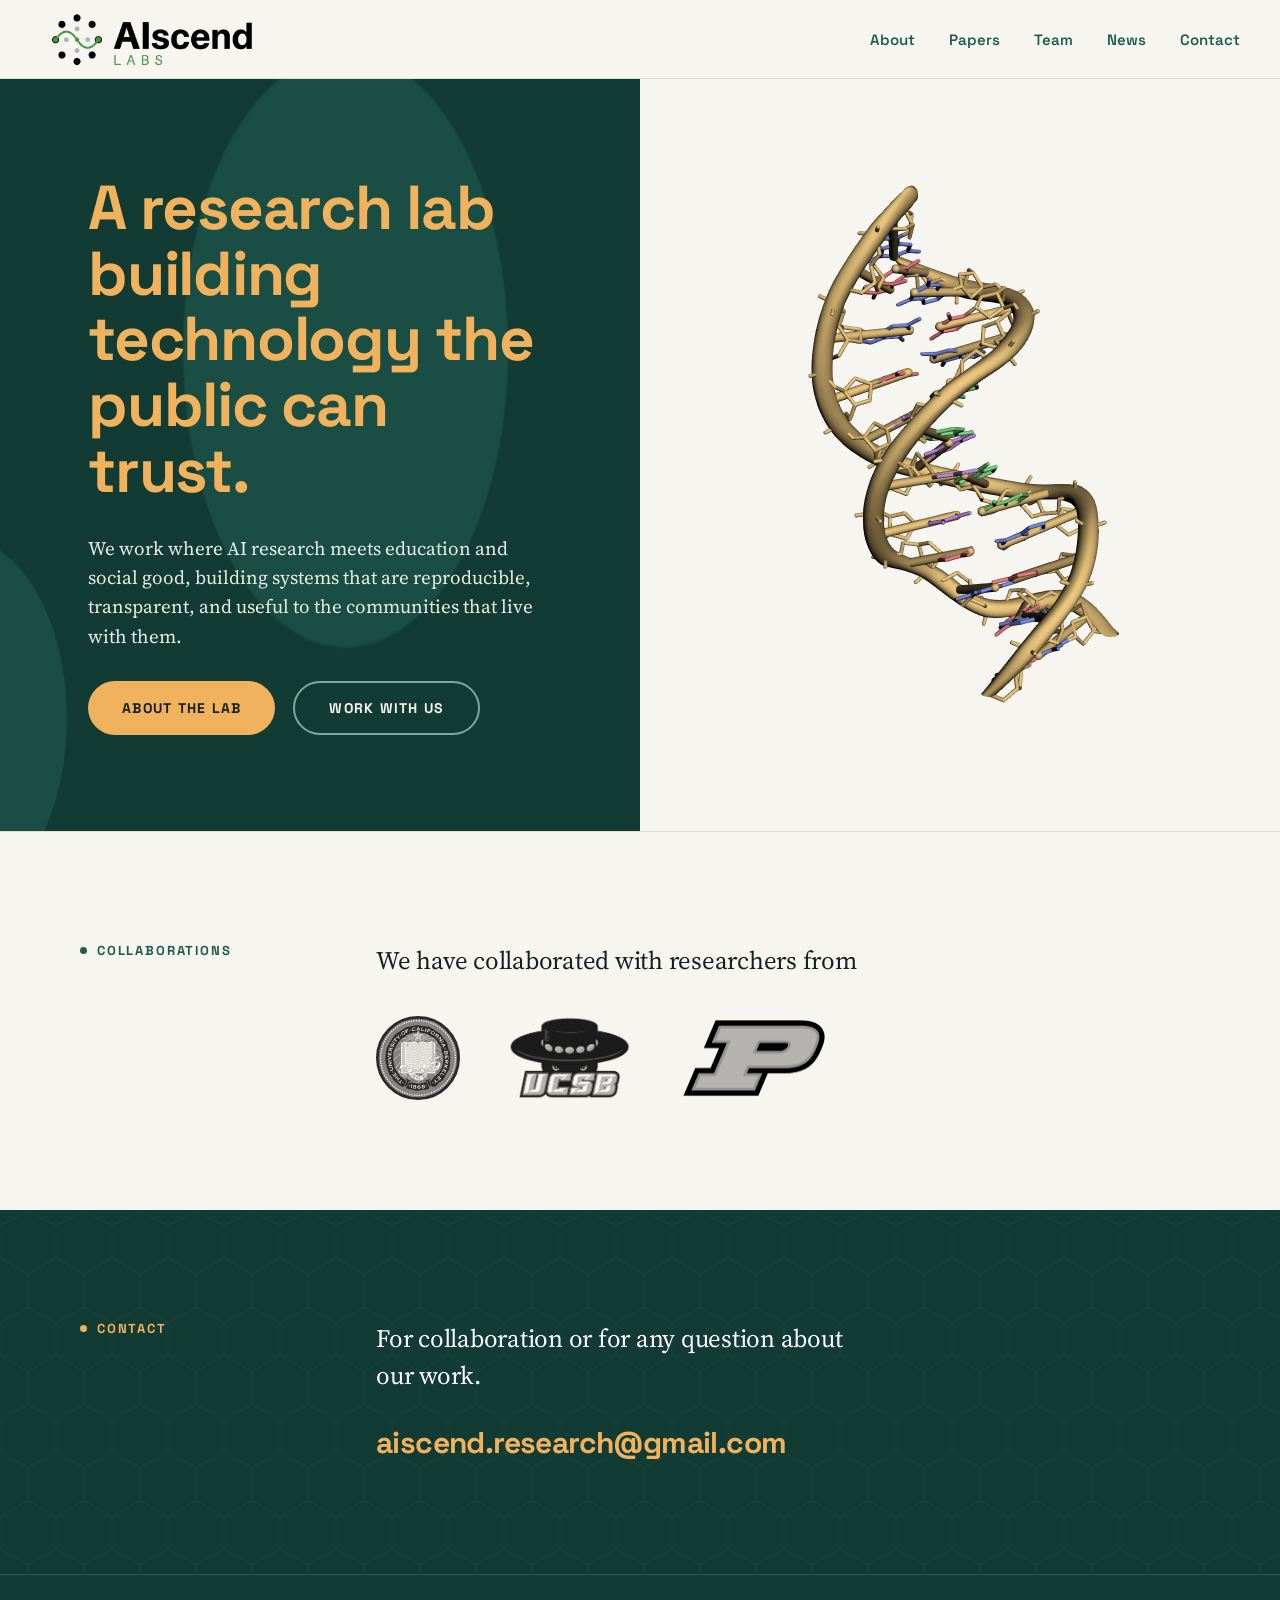
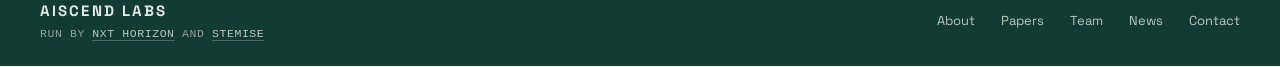
==== commit 41cbdf9f: "x" ====
--- a/index.html
+++ b/index.html
@@ -10,7 +10,7 @@
 <link rel="preconnect" href="https://fonts.googleapis.com" />
 <link rel="preconnect" href="https://fonts.gstatic.com" crossorigin />
 <link href="https://fonts.googleapis.com/css2?family=Space+Grotesk:wght@400;500;600;700&family=Source+Serif+4:ital,opsz,wght@0,8..60,400;0,8..60,600;1,8..60,400&display=swap" rel="stylesheet" />
-<link rel="stylesheet" href="styles.css?v=7" />
+<link rel="stylesheet" href="styles.css?v=8" />
 </head>
 <body id="top">
 
@@ -92,6 +92,6 @@
   </nav>
 </footer>
 
-<script src="fx.js" defer></script>
+<script src="fx.js?v=2" defer></script>
 </body>
 </html>
--- a/styles.css
+++ b/styles.css
@@ -699,31 +699,6 @@
 
 /* ---------- motion & science details (driven by fx.js) ---------- */
 
-/* neural network drawn behind the forest heroes */
-.fx-net {
-  position: absolute;
-  inset: 0;
-  width: 100%;
-  height: 100%;
-  pointer-events: none;
-}
-.page-hero .wrap, .hero-panel h1, .hero-panel p, .actions { z-index: 1; }
-
-/* a signal trace running along the foot of each subpage hero */
-.page-hero::after {
-  content: "";
-  position: absolute;
-  left: 0;
-  right: 0;
-  bottom: 18px;
-  height: 28px;
-  pointer-events: none;
-  opacity: 0.45;
-  background: url("data:image/svg+xml,%3Csvg xmlns='http://www.w3.org/2000/svg' width='240' height='28' viewBox='0 0 240 28'%3E%3Cpath d='M0 14 H70 L78 14 L84 4 L92 24 L98 9 L104 14 H170 Q180 14 185 10 T200 14 H240' fill='none' stroke='%23f0b25c' stroke-width='1.4' stroke-linejoin='round'/%3E%3C/svg%3E") repeat-x 0 0 / 240px 28px;
-  animation: fx-trace 9s linear infinite;
-}
-@keyframes fx-trace { to { background-position: -240px 0; } }
-
 /* dark sections carry a faint hexagonal (molecular) lattice */
 .section-dark {
   background-color: var(--forest);
@@ -833,6 +808,6 @@
 }
 
 @media (prefers-reduced-motion: reduce) {
-  .page-hero::after, .eyebrow::before { animation: none; }
+  .eyebrow::before { animation: none; }
   .paper, .venue-list li, .avatar, .card::before, .paper::before { transition: none; }
 }
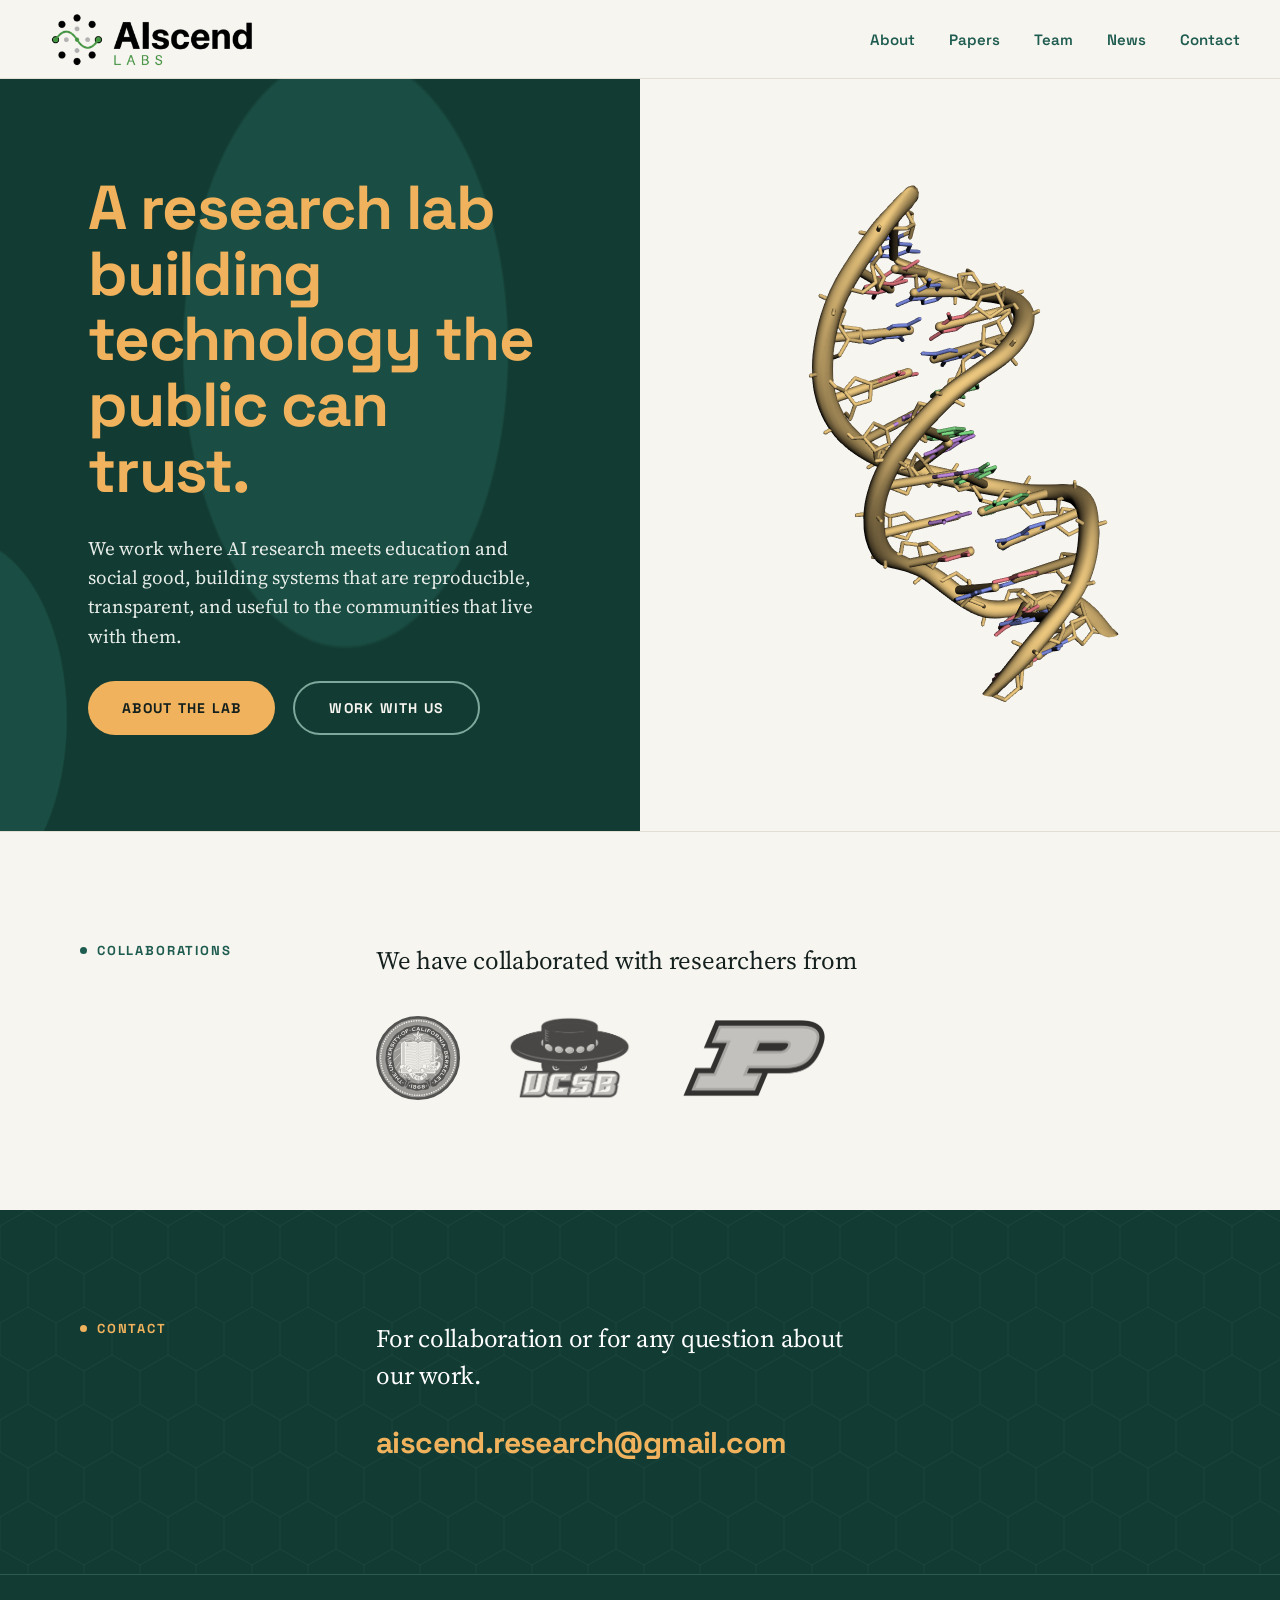
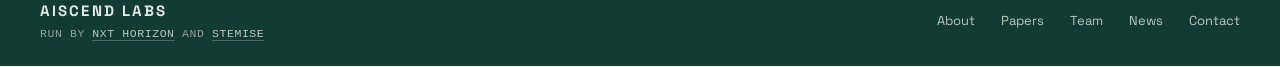
==== commit cc80a3de: "remove animations" ====
--- a/index.html
+++ b/index.html
@@ -10,7 +10,7 @@
 <link rel="preconnect" href="https://fonts.googleapis.com" />
 <link rel="preconnect" href="https://fonts.gstatic.com" crossorigin />
 <link href="https://fonts.googleapis.com/css2?family=Space+Grotesk:wght@400;500;600;700&family=Source+Serif+4:ital,opsz,wght@0,8..60,400;0,8..60,600;1,8..60,400&display=swap" rel="stylesheet" />
-<link rel="stylesheet" href="styles.css?v=8" />
+<link rel="stylesheet" href="styles.css?v=9" />
 </head>
 <body id="top">
 
@@ -92,6 +92,5 @@
   </nav>
 </footer>
 
-<script src="fx.js?v=2" defer></script>
 </body>
 </html>
--- a/styles.css
+++ b/styles.css
@@ -63,7 +63,7 @@
 }
 
 .site-header { position: sticky; top: 0; z-index: 10; }
-html { scroll-behavior: smooth; scroll-padding-top: 90px; }
+html { scroll-padding-top: 90px; }
 
 /* ---------- hero ---------- */
 .hero {
@@ -129,7 +129,6 @@
   font-weight: 700;
   letter-spacing: 0.09em;
   text-transform: uppercase;
-  transition: background 0.15s ease, color 0.15s ease, border-color 0.15s ease;
 }
 
 .btn-solid { background: var(--amber); color: var(--ink); }
@@ -697,7 +696,7 @@
   .news-item { grid-template-columns: 1fr; gap: 10px; }
 }
 
-/* ---------- motion & science details (driven by fx.js) ---------- */
+/* ---------- science details ---------- */
 
 /* dark sections carry a faint hexagonal (molecular) lattice */
 .section-dark {
@@ -706,7 +705,7 @@
   background-size: 56px 97px;
 }
 
-/* eyebrows open with a small live signal */
+/* eyebrows open with a small dot */
 .eyebrow::before {
   content: "";
   display: inline-block;
@@ -716,18 +715,11 @@
   vertical-align: 1px;
   border-radius: 50%;
   background: currentColor;
-  box-shadow: 0 0 0 0 currentColor;
-  animation: fx-ping 2.8s ease-out infinite;
-}
-@keyframes fx-ping {
-  0%   { box-shadow: 0 0 0 0 rgba(240, 178, 92, 0.55); }
-  70%  { box-shadow: 0 0 0 8px rgba(240, 178, 92, 0); }
-  100% { box-shadow: 0 0 0 0 rgba(240, 178, 92, 0); }
-}
-
-/* nav links underline from the left */
+}
+
+/* nav links underline on hover */
 .site-nav a:not(.active) { position: relative; }
-.site-nav a:not(.active)::after {
+.site-nav a:not(.active):hover::after {
   content: "";
   position: absolute;
   left: 0;
@@ -735,32 +727,7 @@
   bottom: -4px;
   height: 2px;
   background: var(--amber);
-  transform: scaleX(0);
-  transform-origin: left;
-  transition: transform 0.25s ease;
-}
-.site-nav a:not(.active):hover::after { transform: scaleX(1); }
-
-/* value cards: the amber tick grows on hover */
-.card::before { transition: width 0.4s ease; }
-.card:hover::before { width: 100%; }
-
-/* papers: an amber rule sweeps across the top, and the card lifts */
-.paper { position: relative; transition: transform 0.25s ease; }
-.paper::before {
-  content: "";
-  position: absolute;
-  top: -2px;
-  left: 0;
-  right: 0;
-  height: 2px;
-  background: var(--amber);
-  transform: scaleX(0);
-  transform-origin: left;
-  transition: transform 0.45s ease;
-}
-.paper:hover { transform: translateY(-3px); }
-.paper:hover::before { transform: scaleX(1); }
+}
 
 /* venue chips: a node on each, filling in on hover */
 .venue-list li,
@@ -768,7 +735,6 @@
   display: inline-flex;
   align-items: center;
   gap: 10px;
-  transition: background 0.2s ease, color 0.2s ease, transform 0.2s ease;
 }
 .venue-list li::before,
 .accepted-badge::before {
@@ -780,34 +746,8 @@
   box-shadow: 0 0 0 2px var(--forest);
 }
 .venue-list li:hover,
-.accepted-badge:hover { background: var(--forest); color: var(--bone); transform: translateY(-2px); }
-
-/* team portraits pick up an orbit ring on hover */
-.avatar { transition: box-shadow 0.3s ease, transform 0.3s ease; }
-.person:hover .avatar {
-  transform: scale(1.04);
-  box-shadow: 0 0 0 5px var(--bone), 0 0 0 7px var(--amber);
-}
-
-/* collaborator logos warm up from grey */
-.collab-logos img { filter: grayscale(1); opacity: 0.8; transition: filter 0.3s ease, opacity 0.3s ease; }
+.accepted-badge:hover { background: var(--forest); color: var(--bone); }
+
+/* collaborator logos show in colour on hover */
+.collab-logos img { filter: grayscale(1); opacity: 0.8; }
 .collab-logos img:hover { filter: none; opacity: 1; }
-
-/* content rises into place as it scrolls in */
-.fx-ready .fx-reveal {
-  opacity: 0;
-  transform: translateY(22px);
-  transition-property: opacity, transform;
-  transition-duration: 0.7s;
-  transition-timing-function: cubic-bezier(0.2, 0.7, 0.2, 1);
-}
-.fx-ready .fx-reveal.fx-in { opacity: 1; transform: none; }
-/* once in, hover transforms should respond immediately */
-.fx-ready .paper.fx-in, .fx-ready .venue-list li.fx-in {
-  transition: opacity 0.7s ease, transform 0.25s ease, background 0.2s ease, color 0.2s ease;
-}
-
-@media (prefers-reduced-motion: reduce) {
-  .eyebrow::before { animation: none; }
-  .paper, .venue-list li, .avatar, .card::before, .paper::before { transition: none; }
-}
